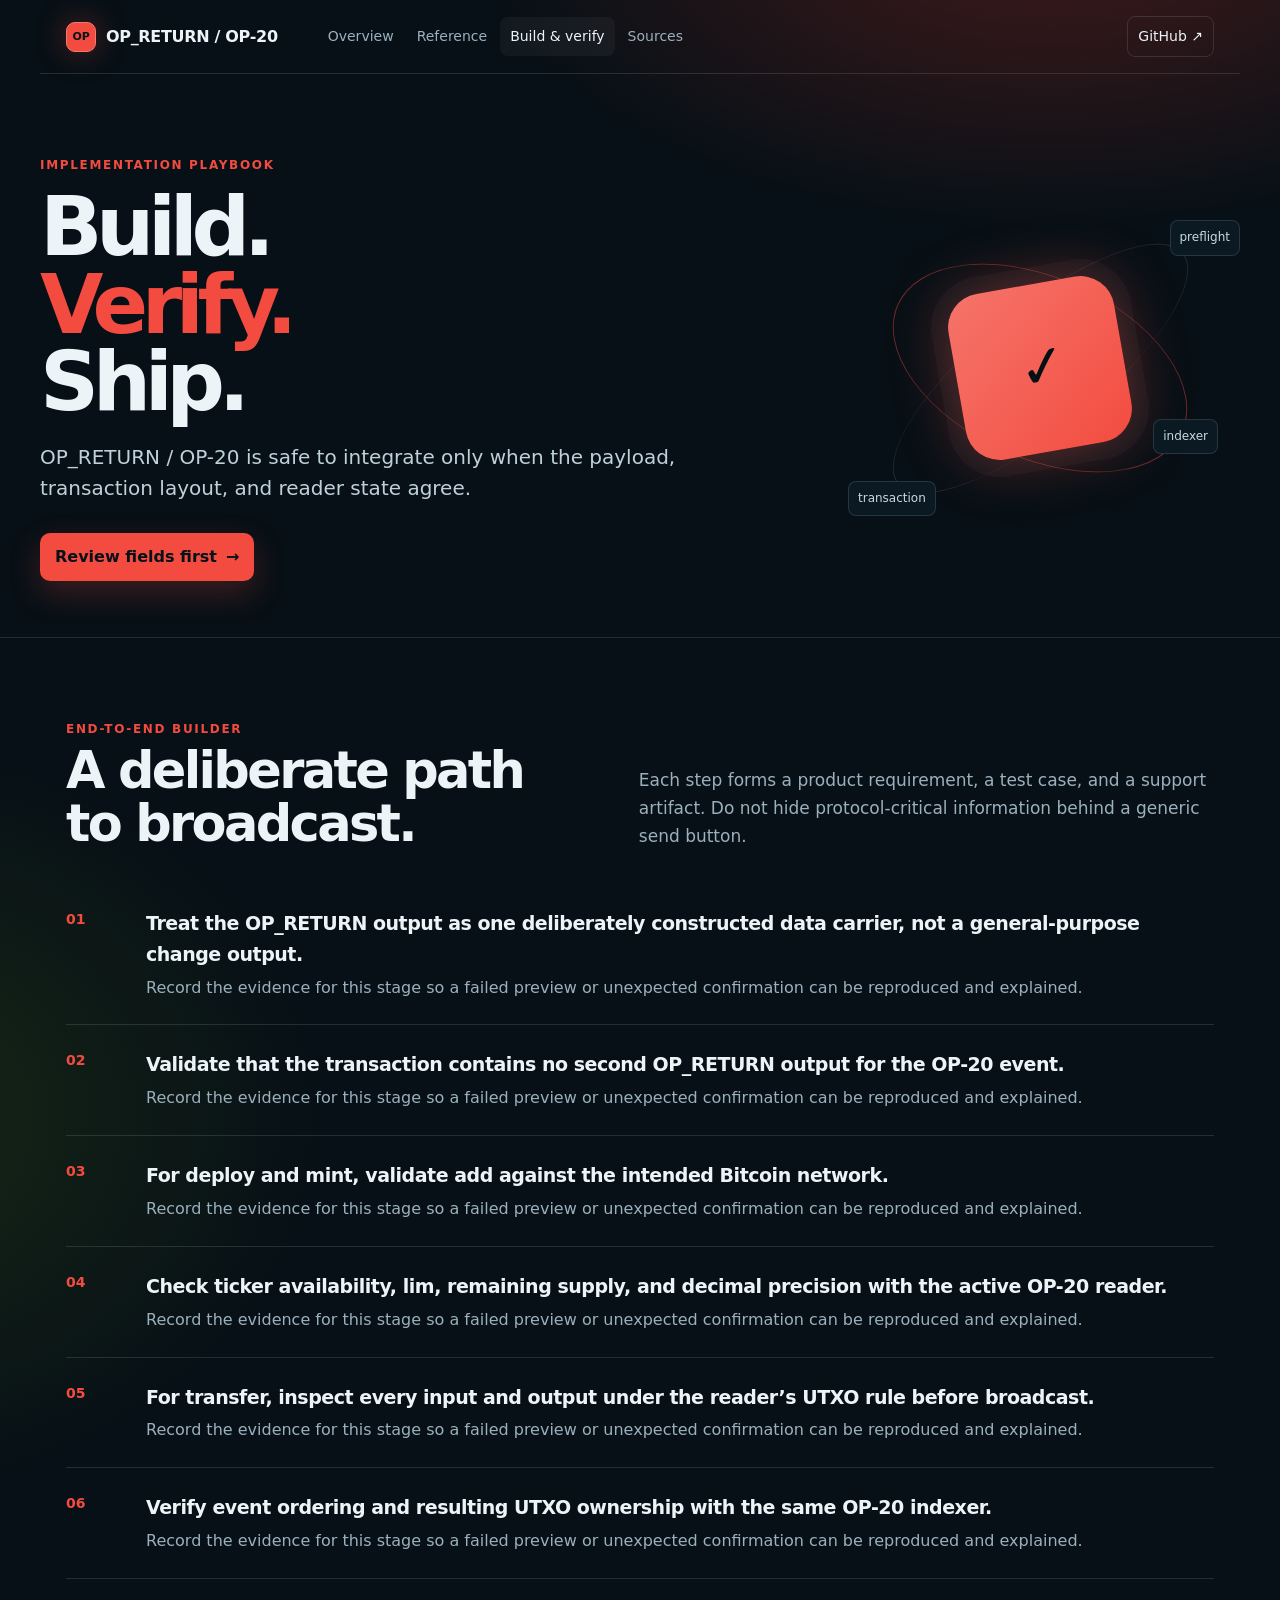
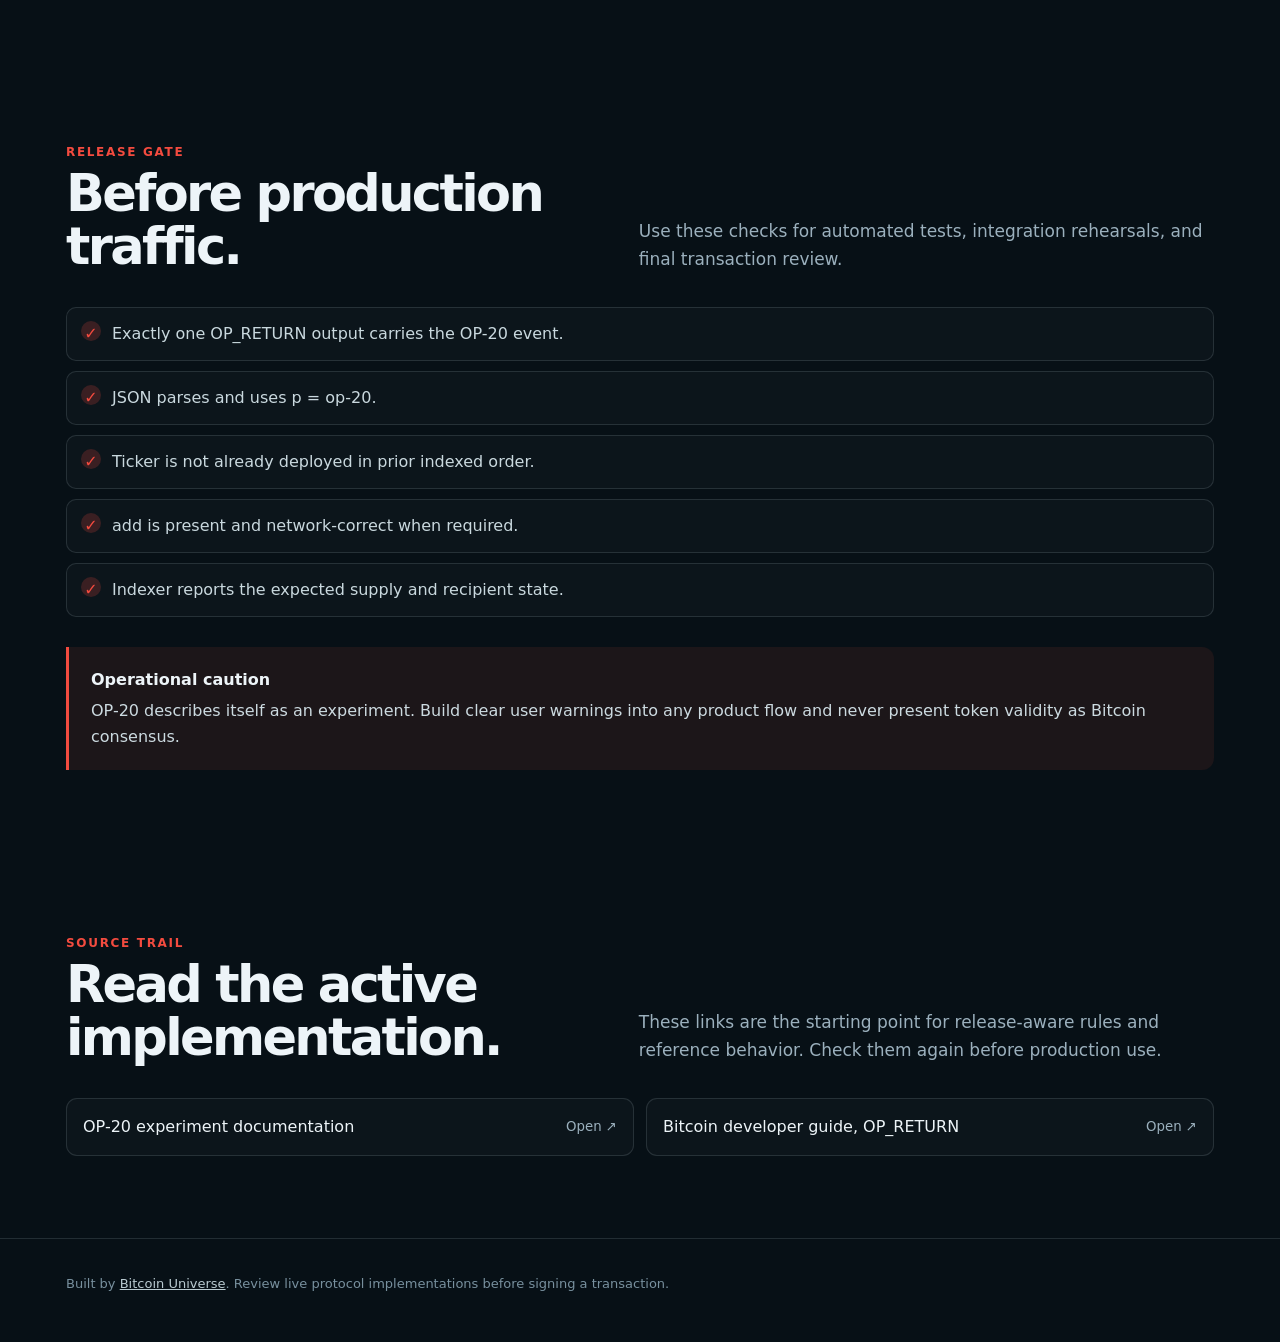
==== guide.html @ f359d3f1 "Replace generic docs with protocol manuals" ====
<!doctype html>
<html lang="en"><head><meta charset="utf-8"><meta name="viewport" content="width=device-width,initial-scale=1"><meta name="description" content="Implementation and verification guide for OP_RETURN / OP-20."><meta name="theme-color" content="#071016"><title>OP_RETURN / OP-20 build guide | Bitcoin Universe Docs</title><style>
:root{--accent:hsl(4 88% 60%);--ink:#edf4f8;--muted:#9bb0bd;--paper:#071016;--panel:#0d1921;--line:rgba(214,239,247,.13);--soft:rgba(255,255,255,.045)}*{box-sizing:border-box}html{scroll-behavior:smooth}body{margin:0;color:var(--ink);background:radial-gradient(900px 480px at 82% -80px,hsla(4,90%,56%,.25),transparent 64%),radial-gradient(680px 540px at -12% 38%,hsla(82,82%,48%,.12),transparent 70%),var(--paper);font:16px/1.62 ui-sans-serif,system-ui,-apple-system,BlinkMacSystemFont,"Segoe UI",sans-serif}.top{height:74px;display:flex;gap:22px;align-items:center;max-width:1200px;margin:auto;padding:0 26px;border-bottom:1px solid var(--line);position:relative;z-index:4}.brand{display:flex;align-items:center;gap:10px;color:var(--ink);text-decoration:none;font-weight:760;letter-spacing:-.02em}.brand b{display:grid;place-items:center;width:30px;height:30px;border:1px solid color-mix(in srgb,var(--accent),white 25%);border-radius:9px;color:#081115;background:var(--accent);font-size:11px;box-shadow:0 0 30px color-mix(in srgb,var(--accent),transparent 65%)}nav{display:flex;gap:3px;margin-left:18px}nav a,.repo{color:var(--muted);text-decoration:none;padding:8px 10px;border-radius:8px;font-size:14px}nav a:hover,nav a.active{color:var(--ink);background:var(--soft)}.repo{margin-left:auto;border:1px solid var(--line);color:var(--ink)}.wrap{max-width:1200px;margin:auto;padding:0 26px}.hero{min-height:520px;padding:82px 0 56px;display:grid;grid-template-columns:minmax(0,1fr) 400px;gap:55px;align-items:center}.eyebrow{font-size:12px;letter-spacing:.14em;text-transform:uppercase;color:var(--accent);font-weight:800}.hero h1{font-size:clamp(48px,7.7vw,94px);letter-spacing:-.078em;line-height:.94;margin:13px 0 22px;max-width:720px}.hero p{color:#bed0da;font-size:20px;line-height:1.55;max-width:690px;margin:0}.chips{display:flex;flex-wrap:wrap;gap:8px;margin-top:28px}.chip{padding:6px 10px;border:1px solid var(--line);border-radius:999px;color:#c3d1d8;background:rgba(255,255,255,.025);font-size:12px}.cta{display:inline-flex;align-items:center;gap:9px;margin-top:29px;padding:11px 15px;background:var(--accent);color:#061118;text-decoration:none;font-weight:800;border-radius:10px;box-shadow:0 12px 32px color-mix(in srgb,var(--accent),transparent 77%)}.orbit{height:380px;position:relative;display:grid;place-items:center;isolation:isolate}.orbit:before,.orbit:after{content:"";position:absolute;border:1px solid color-mix(in srgb,var(--accent),transparent 55%);border-radius:50%;z-index:-1}.orbit:before{width:310px;height:310px;transform:rotate(24deg) scaleY(.58)}.orbit:after{width:365px;height:365px;border-color:var(--line);transform:rotate(-39deg) scaleY(.33)}.core{width:168px;height:168px;border-radius:34px;display:grid;place-items:center;background:linear-gradient(140deg,color-mix(in srgb,var(--accent),white 22%),var(--accent));color:#051014;font-size:58px;font-weight:900;letter-spacing:-.11em;box-shadow:0 0 0 17px rgba(255,255,255,.028),0 0 60px color-mix(in srgb,var(--accent),transparent 58%);transform:rotate(-10deg)}.node{position:absolute;border:1px solid var(--line);background:#0b1922;color:#c8d9e1;padding:7px 9px;border-radius:8px;font-size:12px}.node.one{top:42px;right:0}.node.two{bottom:42px;left:8px}.node.three{right:22px;bottom:104px}.divider{height:1px;background:var(--line)}section{padding:82px 0}.section-head{display:grid;grid-template-columns:minmax(0,1fr) minmax(0,1.1fr);gap:50px;margin-bottom:34px}.section-head h2{letter-spacing:-.052em;font-size:clamp(29px,4.1vw,51px);line-height:1.03;margin:6px 0 0}.section-head p{color:var(--muted);align-self:end;margin:0;font-size:17px}.grid{display:grid;gap:16px}.four{grid-template-columns:repeat(4,1fr)}.three{grid-template-columns:repeat(3,1fr)}.card{border:1px solid var(--line);background:linear-gradient(145deg,rgba(255,255,255,.055),rgba(255,255,255,.018));border-radius:15px;padding:20px;min-width:0}.card .number{color:var(--accent);font-size:12px;font-weight:800;letter-spacing:.11em}.card h3{font-size:18px;letter-spacing:-.025em;line-height:1.2;margin:15px 0 8px}.card p{color:var(--muted);font-size:14px;margin:0}.steps{counter-reset:step}.step{counter-increment:step;position:relative;padding:22px 17px 18px 29px;border-left:1px solid var(--line)}.step:before{content:counter(step,decimal-leading-zero);position:absolute;top:22px;left:-11px;color:var(--accent);font-size:10px;font-weight:900;background:var(--paper);padding:3px}.step h3{margin:0 0 7px;font-size:17px;line-height:1.25}.step p{margin:0;color:var(--muted);font-size:14px}.callout{border-left:3px solid var(--accent);border-radius:0 12px 12px 0;background:color-mix(in srgb,var(--accent),transparent 91%);padding:20px 22px;color:#ccdae0}.callout b{display:block;color:var(--ink);margin-bottom:5px}.packet{padding:0;overflow:hidden}.packet header{display:flex;align-items:center;justify-content:space-between;padding:13px 16px;border-bottom:1px solid var(--line);font-size:13px;font-weight:800}.packet button{background:transparent;color:var(--muted);border:1px solid var(--line);border-radius:6px;padding:4px 7px;cursor:pointer;font:inherit;font-size:11px}.packet button:hover{color:var(--ink)}pre{white-space:pre-wrap;overflow:auto;padding:18px;margin:0;color:#c5e7f3;font:13px/1.65 ui-monospace,SFMono-Regular,Consolas,monospace;background:#071219}.table-wrap{overflow:auto;border:1px solid var(--line);border-radius:14px}table{width:100%;border-collapse:collapse;min-width:690px;background:rgba(255,255,255,.018)}th,td{text-align:left;padding:14px 15px;border-bottom:1px solid var(--line);vertical-align:top}th{font-size:11px;letter-spacing:.1em;text-transform:uppercase;color:var(--accent);background:rgba(255,255,255,.025)}td{font-size:14px;color:#c0d0d8}td:first-child{font-family:ui-monospace,monospace;color:#ecf5f8;font-weight:700}tr:last-child td{border-bottom:0}.checklist{list-style:none;padding:0;margin:0;display:grid;gap:10px}.checklist li{display:flex;gap:11px;padding:13px 14px;border:1px solid var(--line);border-radius:10px;color:#c9d8de;background:rgba(255,255,255,.025)}.checklist li:before{content:'✓';display:grid;place-items:center;flex:0 0 20px;width:20px;height:20px;border-radius:50%;background:color-mix(in srgb,var(--accent),transparent 80%);color:var(--accent);font-weight:900}.sources{display:grid;grid-template-columns:repeat(2,minmax(0,1fr));gap:12px}.source{display:flex;align-items:center;justify-content:space-between;gap:16px;padding:15px 16px;border:1px solid var(--line);border-radius:11px;color:var(--ink);text-decoration:none;background:rgba(255,255,255,.025)}.source small{color:var(--muted);white-space:nowrap}.footer{padding:34px 0 48px;border-top:1px solid var(--line);color:#78909e;font-size:13px}.footer a{color:#b9cad0}.guide-list{display:grid;gap:0;counter-reset:guide}.guide-list article{counter-increment:guide;display:grid;grid-template-columns:62px 1fr;gap:18px;padding:24px 0;border-bottom:1px solid var(--line)}.guide-list article:before{content:counter(guide,decimal-leading-zero);color:var(--accent);font-weight:900;font-size:14px}.guide-list h3{margin:0 0 5px;font-size:19px;letter-spacing:-.025em}.guide-list p{margin:0;color:var(--muted)}.mini{font-size:13px;color:var(--muted)}@media(max-width:800px){.top{padding:0 16px;height:auto;min-height:66px;flex-wrap:wrap;gap:8px}.brand{margin-right:auto}nav{order:3;margin:0 -8px 7px;width:100%;overflow:auto}.repo{margin:0}.wrap{padding:0 17px}.hero{grid-template-columns:1fr;padding:56px 0 26px;gap:5px;min-height:0}.hero h1{font-size:58px}.orbit{height:230px;transform:scale(.72);margin:-28px}.section-head{grid-template-columns:1fr;gap:15px}.four,.three{grid-template-columns:1fr}.sources{grid-template-columns:1fr}section{padding:55px 0}}
</style></head><body><header class="top"><a class="brand" href="index.html"><b>OP</b><span>OP_RETURN / OP-20</span></a><nav><a class="" href="index.html">Overview</a><a class="" href="reference.html">Reference</a><a class="active" href="guide.html">Build & verify</a><a href="#sources">Sources</a></nav><a class="repo" href="https://github.com/bitcoinuniverse/op-return-docs">GitHub ↗</a></header><main><div class="wrap hero" style="min-height:410px"><div><div class="eyebrow">Implementation playbook</div><h1 style="font-size:clamp(46px,7vw,82px)">Build.<br><i style="font-style:normal;color:var(--accent)">Verify.</i><br>Ship.</h1><p>OP_RETURN / OP-20 is safe to integrate only when the payload, transaction layout, and reader state agree.</p><a class="cta" href="reference.html">Review fields first <span>→</span></a></div><div class="orbit" aria-hidden="true"><div class="core">✓</div><span class="node one">preflight</span><span class="node two">transaction</span><span class="node three">indexer</span></div></div><div class="divider"></div><section><div class="wrap"><div class="section-head"><div><div class="eyebrow">End-to-end builder</div><h2>A deliberate path to broadcast.</h2></div><p>Each step forms a product requirement, a test case, and a support artifact. Do not hide protocol-critical information behind a generic send button.</p></div><div class="guide-list"><article><div><h3>Treat the OP_RETURN output as one deliberately constructed data carrier, not a general-purpose change output.</h3><p>Record the evidence for this stage so a failed preview or unexpected confirmation can be reproduced and explained.</p></div></article><article><div><h3>Validate that the transaction contains no second OP_RETURN output for the OP-20 event.</h3><p>Record the evidence for this stage so a failed preview or unexpected confirmation can be reproduced and explained.</p></div></article><article><div><h3>For deploy and mint, validate add against the intended Bitcoin network.</h3><p>Record the evidence for this stage so a failed preview or unexpected confirmation can be reproduced and explained.</p></div></article><article><div><h3>Check ticker availability, lim, remaining supply, and decimal precision with the active OP-20 reader.</h3><p>Record the evidence for this stage so a failed preview or unexpected confirmation can be reproduced and explained.</p></div></article><article><div><h3>For transfer, inspect every input and output under the reader’s UTXO rule before broadcast.</h3><p>Record the evidence for this stage so a failed preview or unexpected confirmation can be reproduced and explained.</p></div></article><article><div><h3>Verify event ordering and resulting UTXO ownership with the same OP-20 indexer.</h3><p>Record the evidence for this stage so a failed preview or unexpected confirmation can be reproduced and explained.</p></div></article></div></div></section><section><div class="wrap"><div class="section-head"><div><div class="eyebrow">Release gate</div><h2>Before production traffic.</h2></div><p>Use these checks for automated tests, integration rehearsals, and final transaction review.</p></div><ul class="checklist"><li>Exactly one OP_RETURN output carries the OP-20 event.</li><li>JSON parses and uses p = op-20.</li><li>Ticker is not already deployed in prior indexed order.</li><li>add is present and network-correct when required.</li><li>Indexer reports the expected supply and recipient state.</li></ul><div class="callout" style="margin-top:30px"><b>Operational caution</b>OP-20 describes itself as an experiment. Build clear user warnings into any product flow and never present token validity as Bitcoin consensus.</div></div></section><section id="sources"><div class="wrap"><div class="section-head"><div><div class="eyebrow">Source trail</div><h2>Read the active implementation.</h2></div><p>These links are the starting point for release-aware rules and reference behavior. Check them again before production use.</p></div><div class="sources"><a class="source" href="https://op20labs.gitbook.io/op-20-experiment" target="_blank" rel="noreferrer"><span>OP-20 experiment documentation</span><small>Open ↗</small></a><a class="source" href="https://developer.bitcoin.org/devguide/transactions.html" target="_blank" rel="noreferrer"><span>Bitcoin developer guide, OP_RETURN</span><small>Open ↗</small></a></div></div></section></main><footer class="footer"><div class="wrap">Built by <a href="https://github.com/bitcoinuniverse">Bitcoin Universe</a>. Review live protocol implementations before signing a transaction.</div></footer><script>for(const b of document.querySelectorAll('[data-copy]'))b.addEventListener('click',async()=>{try{await navigator.clipboard.writeText(b.dataset.copy);const t=b.textContent;b.textContent='Copied';setTimeout(()=>b.textContent=t,1200)}catch{b.textContent='Select text'}})</script></body></html>
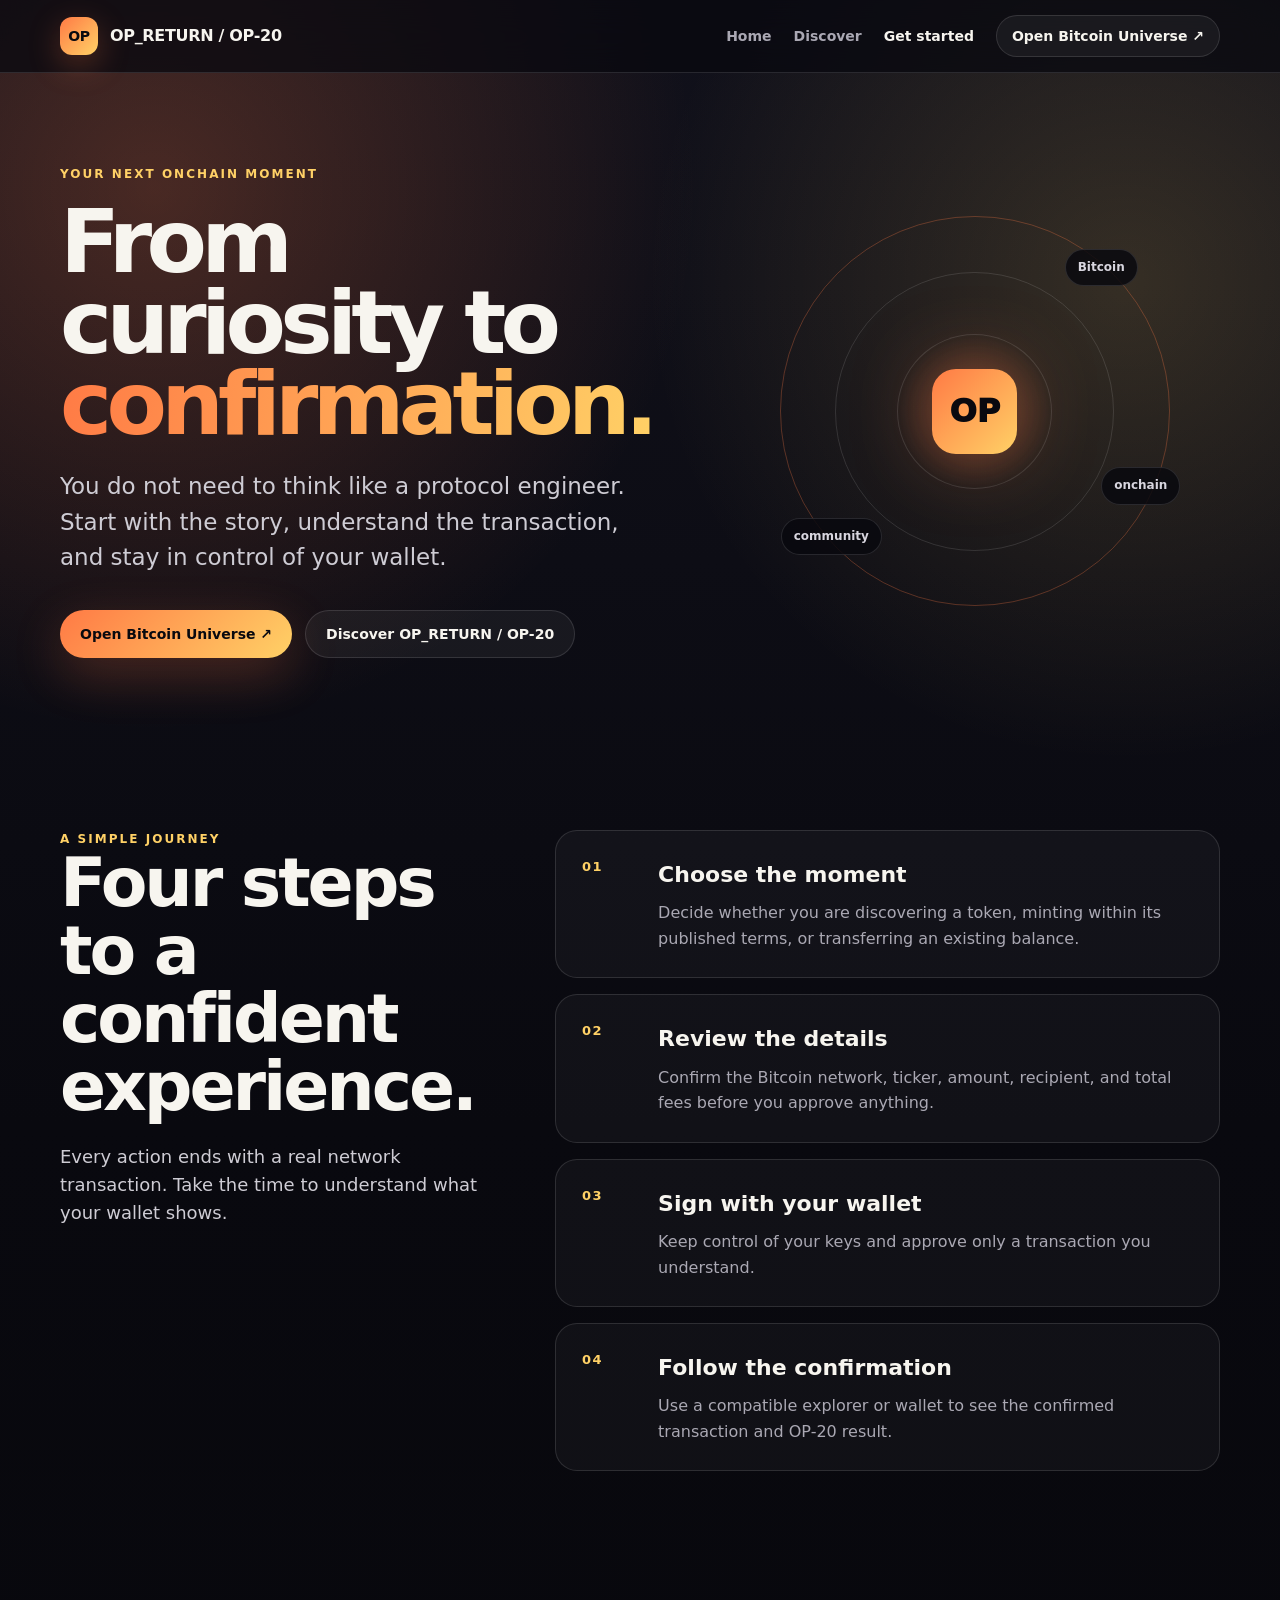
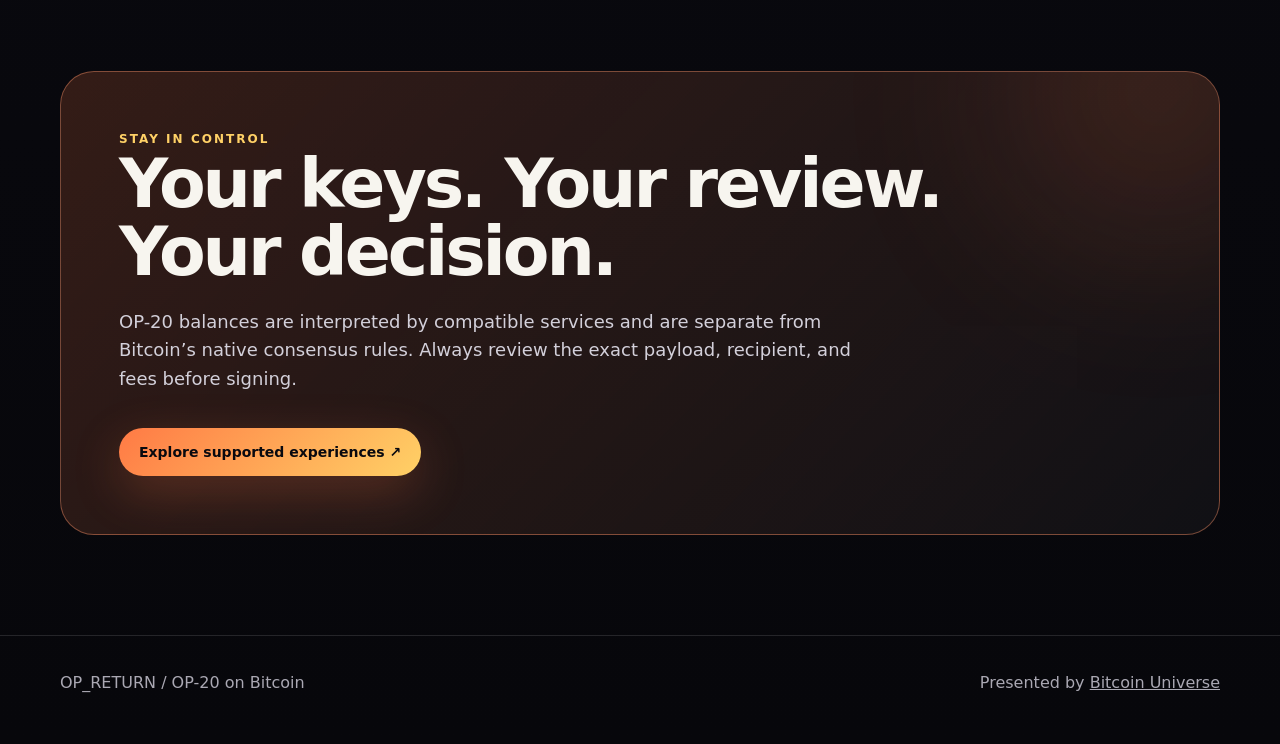
==== commit a5cb4abd: "docs: make the public experience user-first" ====
--- a/guide.html
+++ b/guide.html
@@ -1,4 +1,18 @@
 <!doctype html>
-<html lang="en"><head><meta charset="utf-8"><meta name="viewport" content="width=device-width,initial-scale=1"><meta name="description" content="Implementation and verification guide for OP_RETURN / OP-20."><meta name="theme-color" content="#071016"><title>OP_RETURN / OP-20 build guide | Bitcoin Universe Docs</title><style>
-:root{--accent:hsl(4 88% 60%);--ink:#edf4f8;--muted:#9bb0bd;--paper:#071016;--panel:#0d1921;--line:rgba(214,239,247,.13);--soft:rgba(255,255,255,.045)}*{box-sizing:border-box}html{scroll-behavior:smooth}body{margin:0;color:var(--ink);background:radial-gradient(900px 480px at 82% -80px,hsla(4,90%,56%,.25),transparent 64%),radial-gradient(680px 540px at -12% 38%,hsla(82,82%,48%,.12),transparent 70%),var(--paper);font:16px/1.62 ui-sans-serif,system-ui,-apple-system,BlinkMacSystemFont,"Segoe UI",sans-serif}.top{height:74px;display:flex;gap:22px;align-items:center;max-width:1200px;margin:auto;padding:0 26px;border-bottom:1px solid var(--line);position:relative;z-index:4}.brand{display:flex;align-items:center;gap:10px;color:var(--ink);text-decoration:none;font-weight:760;letter-spacing:-.02em}.brand b{display:grid;place-items:center;width:30px;height:30px;border:1px solid color-mix(in srgb,var(--accent),white 25%);border-radius:9px;color:#081115;background:var(--accent);font-size:11px;box-shadow:0 0 30px color-mix(in srgb,var(--accent),transparent 65%)}nav{display:flex;gap:3px;margin-left:18px}nav a,.repo{color:var(--muted);text-decoration:none;padding:8px 10px;border-radius:8px;font-size:14px}nav a:hover,nav a.active{color:var(--ink);background:var(--soft)}.repo{margin-left:auto;border:1px solid var(--line);color:var(--ink)}.wrap{max-width:1200px;margin:auto;padding:0 26px}.hero{min-height:520px;padding:82px 0 56px;display:grid;grid-template-columns:minmax(0,1fr) 400px;gap:55px;align-items:center}.eyebrow{font-size:12px;letter-spacing:.14em;text-transform:uppercase;color:var(--accent);font-weight:800}.hero h1{font-size:clamp(48px,7.7vw,94px);letter-spacing:-.078em;line-height:.94;margin:13px 0 22px;max-width:720px}.hero p{color:#bed0da;font-size:20px;line-height:1.55;max-width:690px;margin:0}.chips{display:flex;flex-wrap:wrap;gap:8px;margin-top:28px}.chip{padding:6px 10px;border:1px solid var(--line);border-radius:999px;color:#c3d1d8;background:rgba(255,255,255,.025);font-size:12px}.cta{display:inline-flex;align-items:center;gap:9px;margin-top:29px;padding:11px 15px;background:var(--accent);color:#061118;text-decoration:none;font-weight:800;border-radius:10px;box-shadow:0 12px 32px color-mix(in srgb,var(--accent),transparent 77%)}.orbit{height:380px;position:relative;display:grid;place-items:center;isolation:isolate}.orbit:before,.orbit:after{content:"";position:absolute;border:1px solid color-mix(in srgb,var(--accent),transparent 55%);border-radius:50%;z-index:-1}.orbit:before{width:310px;height:310px;transform:rotate(24deg) scaleY(.58)}.orbit:after{width:365px;height:365px;border-color:var(--line);transform:rotate(-39deg) scaleY(.33)}.core{width:168px;height:168px;border-radius:34px;display:grid;place-items:center;background:linear-gradient(140deg,color-mix(in srgb,var(--accent),white 22%),var(--accent));color:#051014;font-size:58px;font-weight:900;letter-spacing:-.11em;box-shadow:0 0 0 17px rgba(255,255,255,.028),0 0 60px color-mix(in srgb,var(--accent),transparent 58%);transform:rotate(-10deg)}.node{position:absolute;border:1px solid var(--line);background:#0b1922;color:#c8d9e1;padding:7px 9px;border-radius:8px;font-size:12px}.node.one{top:42px;right:0}.node.two{bottom:42px;left:8px}.node.three{right:22px;bottom:104px}.divider{height:1px;background:var(--line)}section{padding:82px 0}.section-head{display:grid;grid-template-columns:minmax(0,1fr) minmax(0,1.1fr);gap:50px;margin-bottom:34px}.section-head h2{letter-spacing:-.052em;font-size:clamp(29px,4.1vw,51px);line-height:1.03;margin:6px 0 0}.section-head p{color:var(--muted);align-self:end;margin:0;font-size:17px}.grid{display:grid;gap:16px}.four{grid-template-columns:repeat(4,1fr)}.three{grid-template-columns:repeat(3,1fr)}.card{border:1px solid var(--line);background:linear-gradient(145deg,rgba(255,255,255,.055),rgba(255,255,255,.018));border-radius:15px;padding:20px;min-width:0}.card .number{color:var(--accent);font-size:12px;font-weight:800;letter-spacing:.11em}.card h3{font-size:18px;letter-spacing:-.025em;line-height:1.2;margin:15px 0 8px}.card p{color:var(--muted);font-size:14px;margin:0}.steps{counter-reset:step}.step{counter-increment:step;position:relative;padding:22px 17px 18px 29px;border-left:1px solid var(--line)}.step:before{content:counter(step,decimal-leading-zero);position:absolute;top:22px;left:-11px;color:var(--accent);font-size:10px;font-weight:900;background:var(--paper);padding:3px}.step h3{margin:0 0 7px;font-size:17px;line-height:1.25}.step p{margin:0;color:var(--muted);font-size:14px}.callout{border-left:3px solid var(--accent);border-radius:0 12px 12px 0;background:color-mix(in srgb,var(--accent),transparent 91%);padding:20px 22px;color:#ccdae0}.callout b{display:block;color:var(--ink);margin-bottom:5px}.packet{padding:0;overflow:hidden}.packet header{display:flex;align-items:center;justify-content:space-between;padding:13px 16px;border-bottom:1px solid var(--line);font-size:13px;font-weight:800}.packet button{background:transparent;color:var(--muted);border:1px solid var(--line);border-radius:6px;padding:4px 7px;cursor:pointer;font:inherit;font-size:11px}.packet button:hover{color:var(--ink)}pre{white-space:pre-wrap;overflow:auto;padding:18px;margin:0;color:#c5e7f3;font:13px/1.65 ui-monospace,SFMono-Regular,Consolas,monospace;background:#071219}.table-wrap{overflow:auto;border:1px solid var(--line);border-radius:14px}table{width:100%;border-collapse:collapse;min-width:690px;background:rgba(255,255,255,.018)}th,td{text-align:left;padding:14px 15px;border-bottom:1px solid var(--line);vertical-align:top}th{font-size:11px;letter-spacing:.1em;text-transform:uppercase;color:var(--accent);background:rgba(255,255,255,.025)}td{font-size:14px;color:#c0d0d8}td:first-child{font-family:ui-monospace,monospace;color:#ecf5f8;font-weight:700}tr:last-child td{border-bottom:0}.checklist{list-style:none;padding:0;margin:0;display:grid;gap:10px}.checklist li{display:flex;gap:11px;padding:13px 14px;border:1px solid var(--line);border-radius:10px;color:#c9d8de;background:rgba(255,255,255,.025)}.checklist li:before{content:'✓';display:grid;place-items:center;flex:0 0 20px;width:20px;height:20px;border-radius:50%;background:color-mix(in srgb,var(--accent),transparent 80%);color:var(--accent);font-weight:900}.sources{display:grid;grid-template-columns:repeat(2,minmax(0,1fr));gap:12px}.source{display:flex;align-items:center;justify-content:space-between;gap:16px;padding:15px 16px;border:1px solid var(--line);border-radius:11px;color:var(--ink);text-decoration:none;background:rgba(255,255,255,.025)}.source small{color:var(--muted);white-space:nowrap}.footer{padding:34px 0 48px;border-top:1px solid var(--line);color:#78909e;font-size:13px}.footer a{color:#b9cad0}.guide-list{display:grid;gap:0;counter-reset:guide}.guide-list article{counter-increment:guide;display:grid;grid-template-columns:62px 1fr;gap:18px;padding:24px 0;border-bottom:1px solid var(--line)}.guide-list article:before{content:counter(guide,decimal-leading-zero);color:var(--accent);font-weight:900;font-size:14px}.guide-list h3{margin:0 0 5px;font-size:19px;letter-spacing:-.025em}.guide-list p{margin:0;color:var(--muted)}.mini{font-size:13px;color:var(--muted)}@media(max-width:800px){.top{padding:0 16px;height:auto;min-height:66px;flex-wrap:wrap;gap:8px}.brand{margin-right:auto}nav{order:3;margin:0 -8px 7px;width:100%;overflow:auto}.repo{margin:0}.wrap{padding:0 17px}.hero{grid-template-columns:1fr;padding:56px 0 26px;gap:5px;min-height:0}.hero h1{font-size:58px}.orbit{height:230px;transform:scale(.72);margin:-28px}.section-head{grid-template-columns:1fr;gap:15px}.four,.three{grid-template-columns:1fr}.sources{grid-template-columns:1fr}section{padding:55px 0}}
-</style></head><body><header class="top"><a class="brand" href="index.html"><b>OP</b><span>OP_RETURN / OP-20</span></a><nav><a class="" href="index.html">Overview</a><a class="" href="reference.html">Reference</a><a class="active" href="guide.html">Build & verify</a><a href="#sources">Sources</a></nav><a class="repo" href="https://github.com/bitcoinuniverse/op-return-docs">GitHub ↗</a></header><main><div class="wrap hero" style="min-height:410px"><div><div class="eyebrow">Implementation playbook</div><h1 style="font-size:clamp(46px,7vw,82px)">Build.<br><i style="font-style:normal;color:var(--accent)">Verify.</i><br>Ship.</h1><p>OP_RETURN / OP-20 is safe to integrate only when the payload, transaction layout, and reader state agree.</p><a class="cta" href="reference.html">Review fields first <span>→</span></a></div><div class="orbit" aria-hidden="true"><div class="core">✓</div><span class="node one">preflight</span><span class="node two">transaction</span><span class="node three">indexer</span></div></div><div class="divider"></div><section><div class="wrap"><div class="section-head"><div><div class="eyebrow">End-to-end builder</div><h2>A deliberate path to broadcast.</h2></div><p>Each step forms a product requirement, a test case, and a support artifact. Do not hide protocol-critical information behind a generic send button.</p></div><div class="guide-list"><article><div><h3>Treat the OP_RETURN output as one deliberately constructed data carrier, not a general-purpose change output.</h3><p>Record the evidence for this stage so a failed preview or unexpected confirmation can be reproduced and explained.</p></div></article><article><div><h3>Validate that the transaction contains no second OP_RETURN output for the OP-20 event.</h3><p>Record the evidence for this stage so a failed preview or unexpected confirmation can be reproduced and explained.</p></div></article><article><div><h3>For deploy and mint, validate add against the intended Bitcoin network.</h3><p>Record the evidence for this stage so a failed preview or unexpected confirmation can be reproduced and explained.</p></div></article><article><div><h3>Check ticker availability, lim, remaining supply, and decimal precision with the active OP-20 reader.</h3><p>Record the evidence for this stage so a failed preview or unexpected confirmation can be reproduced and explained.</p></div></article><article><div><h3>For transfer, inspect every input and output under the reader’s UTXO rule before broadcast.</h3><p>Record the evidence for this stage so a failed preview or unexpected confirmation can be reproduced and explained.</p></div></article><article><div><h3>Verify event ordering and resulting UTXO ownership with the same OP-20 indexer.</h3><p>Record the evidence for this stage so a failed preview or unexpected confirmation can be reproduced and explained.</p></div></article></div></div></section><section><div class="wrap"><div class="section-head"><div><div class="eyebrow">Release gate</div><h2>Before production traffic.</h2></div><p>Use these checks for automated tests, integration rehearsals, and final transaction review.</p></div><ul class="checklist"><li>Exactly one OP_RETURN output carries the OP-20 event.</li><li>JSON parses and uses p = op-20.</li><li>Ticker is not already deployed in prior indexed order.</li><li>add is present and network-correct when required.</li><li>Indexer reports the expected supply and recipient state.</li></ul><div class="callout" style="margin-top:30px"><b>Operational caution</b>OP-20 describes itself as an experiment. Build clear user warnings into any product flow and never present token validity as Bitcoin consensus.</div></div></section><section id="sources"><div class="wrap"><div class="section-head"><div><div class="eyebrow">Source trail</div><h2>Read the active implementation.</h2></div><p>These links are the starting point for release-aware rules and reference behavior. Check them again before production use.</p></div><div class="sources"><a class="source" href="https://op20labs.gitbook.io/op-20-experiment" target="_blank" rel="noreferrer"><span>OP-20 experiment documentation</span><small>Open ↗</small></a><a class="source" href="https://developer.bitcoin.org/devguide/transactions.html" target="_blank" rel="noreferrer"><span>Bitcoin developer guide, OP_RETURN</span><small>Open ↗</small></a></div></div></section></main><footer class="footer"><div class="wrap">Built by <a href="https://github.com/bitcoinuniverse">Bitcoin Universe</a>. Review live protocol implementations before signing a transaction.</div></footer><script>for(const b of document.querySelectorAll('[data-copy]'))b.addEventListener('click',async()=>{try{await navigator.clipboard.writeText(b.dataset.copy);const t=b.textContent;b.textContent='Copied';setTimeout(()=>b.textContent=t,1200)}catch{b.textContent='Select text'}})</script></body></html>+<html lang="en">
+<head>
+  <meta charset="utf-8">
+  <meta name="viewport" content="width=device-width,initial-scale=1">
+  <title>Get started with OP_RETURN / OP-20 — Bitcoin Universe</title>
+  <meta name="description" content="A simple, user-first path for exploring OP_RETURN / OP-20 safely.">
+  <meta name="theme-color" content="#09090f">
+  <link rel="stylesheet" href="styles.css">
+</head>
+<body style="--accent:#ff7a45;--accent-2:#ffd166">
+<div class="topbar"><div class="wrap nav"><a class="brand" href="index.html"><span class="brand-mark">OP</span><span>OP_RETURN / OP-20</span></a><nav class="nav-links" aria-label="Main navigation"><a href="index.html">Home</a><a href="reference.html">Discover</a><a href="guide.html" aria-current="page">Get started</a><a class="nav-cta" href="https://inscribe.bitcoinuniverse.io/">Open Bitcoin Universe ↗</a></nav></div></div>
+<main>
+  <div class="wrap hero compact"><div><div class="eyebrow">Your next onchain moment</div><h1>From curiosity to <span class="gradient">confirmation.</span></h1><p class="lede">You do not need to think like a protocol engineer. Start with the story, understand the transaction, and stay in control of your wallet.</p><div class="actions"><a class="button primary" href="https://inscribe.bitcoinuniverse.io/">Open Bitcoin Universe ↗</a><a class="button secondary" href="reference.html">Discover OP_RETURN / OP-20</a></div></div><div class="hero-art" aria-hidden="true"><div class="orbit"><div class="core">OP</div><span class="spark one">Bitcoin</span><span class="spark two">community</span><span class="spark three">onchain</span></div></div></div>
+  <section><div class="wrap story"><div class="story-copy"><div class="eyebrow">A simple journey</div><h2>Four steps to a confident experience.</h2><p class="lede" style="font-size:18px;margin-top:22px">Every action ends with a real network transaction. Take the time to understand what your wallet shows.</p></div><div class="story-list"><article class="story-item"><b>01</b><div><h3>Choose the moment</h3><p>Decide whether you are discovering a token, minting within its published terms, or transferring an existing balance.</p></div></article><article class="story-item"><b>02</b><div><h3>Review the details</h3><p>Confirm the Bitcoin network, ticker, amount, recipient, and total fees before you approve anything.</p></div></article><article class="story-item"><b>03</b><div><h3>Sign with your wallet</h3><p>Keep control of your keys and approve only a transaction you understand.</p></div></article><article class="story-item"><b>04</b><div><h3>Follow the confirmation</h3><p>Use a compatible explorer or wallet to see the confirmed transaction and OP-20 result.</p></div></article></div></div></section>
+  <section><div class="wrap spotlight"><div class="eyebrow">Stay in control</div><h2>Your keys. Your review. Your decision.</h2><p>OP-20 balances are interpreted by compatible services and are separate from Bitcoin’s native consensus rules. Always review the exact payload, recipient, and fees before signing.</p><div class="actions"><a class="button primary" href="https://inscribe.bitcoinuniverse.io/">Explore supported experiences ↗</a></div></div></section>
+</main>
+<footer><div class="wrap footer-inner"><span>OP_RETURN / OP-20 on Bitcoin</span><span>Presented by <a href="https://github.com/bitcoinuniverse/op-return">Bitcoin Universe</a></span></div></footer></body></html>
--- a/styles.css
+++ b/styles.css
@@ -0,0 +1,137 @@
+:root {
+  color-scheme: dark;
+  --ink: #f7f5ef;
+  --muted: #aaa8b3;
+  --panel: rgba(255, 255, 255, 0.06);
+  --line: rgba(255, 255, 255, 0.12);
+  --accent: #ff8a3d;
+  --accent-2: #ffd166;
+  --bg: #09090f;
+  font-family: Inter, ui-sans-serif, system-ui, -apple-system, BlinkMacSystemFont, "Segoe UI", sans-serif;
+}
+* { box-sizing: border-box; }
+html { scroll-behavior: smooth; }
+body {
+  margin: 0;
+  min-width: 320px;
+  color: var(--ink);
+  background:
+    radial-gradient(circle at 12% 8%, color-mix(in srgb, var(--accent) 24%, transparent), transparent 34rem),
+    radial-gradient(circle at 88% 12%, color-mix(in srgb, var(--accent-2) 16%, transparent), transparent 30rem),
+    linear-gradient(180deg, #11111b 0%, var(--bg) 48%, #07070b 100%);
+  line-height: 1.6;
+}
+body::before {
+  content: "";
+  position: fixed;
+  inset: 0;
+  pointer-events: none;
+  opacity: 0.18;
+  background-image: linear-gradient(rgba(255,255,255,.025) 1px, transparent 1px), linear-gradient(90deg, rgba(255,255,255,.025) 1px, transparent 1px);
+  background-size: 42px 42px;
+  mask-image: linear-gradient(to bottom, #000, transparent 78%);
+}
+a { color: inherit; }
+.wrap { width: min(1160px, calc(100% - 40px)); margin: 0 auto; }
+.topbar {
+  position: sticky;
+  top: 0;
+  z-index: 20;
+  backdrop-filter: blur(18px);
+  background: rgba(9,9,15,.75);
+  border-bottom: 1px solid var(--line);
+}
+.nav { min-height: 72px; display: flex; align-items: center; justify-content: space-between; gap: 24px; }
+.brand { display: inline-flex; align-items: center; gap: 12px; text-decoration: none; font-weight: 800; letter-spacing: -.02em; }
+.brand-mark {
+  display: grid;
+  place-items: center;
+  width: 38px;
+  height: 38px;
+  border-radius: 12px;
+  color: #09090f;
+  background: linear-gradient(135deg, var(--accent), var(--accent-2));
+  box-shadow: 0 10px 32px color-mix(in srgb, var(--accent) 28%, transparent);
+  font-size: 14px;
+}
+.nav-links { display: flex; align-items: center; gap: 22px; }
+.nav-links a { color: var(--muted); text-decoration: none; font-size: 14px; font-weight: 650; }
+.nav-links a:hover, .nav-links a[aria-current="page"] { color: var(--ink); }
+.nav-links .nav-cta { color: var(--ink); border: 1px solid var(--line); border-radius: 999px; padding: 9px 15px; background: rgba(255,255,255,.05); }
+.hero { min-height: 680px; display: grid; grid-template-columns: minmax(0, 1.1fr) minmax(320px, .9fr); align-items: center; gap: 70px; padding: 92px 0 72px; }
+.hero.compact { min-height: 560px; }
+.eyebrow { color: var(--accent-2); font-size: 12px; font-weight: 850; letter-spacing: .17em; text-transform: uppercase; }
+h1, h2, h3, p { margin-top: 0; }
+h1 { max-width: 880px; margin: 18px 0 24px; font-size: clamp(54px, 8vw, 112px); line-height: .92; letter-spacing: -.065em; }
+.hero.compact h1 { font-size: clamp(48px, 7vw, 88px); }
+.gradient { color: transparent; background: linear-gradient(100deg, var(--accent), var(--accent-2)); background-clip: text; -webkit-background-clip: text; }
+.lede { max-width: 690px; color: #ceccd4; font-size: clamp(18px, 2.2vw, 23px); line-height: 1.55; }
+.actions { display: flex; flex-wrap: wrap; gap: 13px; margin-top: 34px; }
+.button { display: inline-flex; align-items: center; justify-content: center; gap: 10px; min-height: 48px; padding: 0 20px; border-radius: 999px; text-decoration: none; font-size: 14px; font-weight: 800; }
+.button.primary { color: #09090f; background: linear-gradient(135deg, var(--accent), var(--accent-2)); box-shadow: 0 16px 50px color-mix(in srgb, var(--accent) 24%, transparent); }
+.button.secondary { border: 1px solid var(--line); background: rgba(255,255,255,.05); }
+.hero-art { position: relative; min-height: 430px; display: grid; place-items: center; }
+.orbit { width: min(390px, 88vw); aspect-ratio: 1; border-radius: 50%; border: 1px solid color-mix(in srgb, var(--accent) 30%, transparent); position: relative; animation: float 7s ease-in-out infinite; }
+.orbit::before, .orbit::after { content: ""; position: absolute; border-radius: inherit; border: 1px solid var(--line); }
+.orbit::before { inset: 14%; }
+.orbit::after { inset: 30%; background: radial-gradient(circle, color-mix(in srgb, var(--accent) 30%, transparent), transparent 70%); }
+.core { position: absolute; inset: 39%; z-index: 2; display: grid; place-items: center; border-radius: 28%; color: #09090f; font-size: clamp(18px, 3vw, 32px); font-weight: 950; background: linear-gradient(135deg, var(--accent), var(--accent-2)); box-shadow: 0 0 80px color-mix(in srgb, var(--accent) 38%, transparent); }
+.spark { position: absolute; display: inline-flex; padding: 8px 12px; border: 1px solid var(--line); border-radius: 999px; background: rgba(9,9,15,.84); color: #d8d6df; font-size: 12px; font-weight: 750; }
+.spark.one { top: 8%; right: 8%; }
+.spark.two { bottom: 13%; left: 0; }
+.spark.three { right: -3%; bottom: 26%; }
+.logo-art { max-width: 76%; max-height: 160px; filter: drop-shadow(0 18px 36px rgba(0,0,0,.36)); }
+.band { border-top: 1px solid var(--line); border-bottom: 1px solid var(--line); background: rgba(255,255,255,.025); }
+.band-inner { min-height: 92px; display: flex; align-items: center; justify-content: space-between; gap: 24px; color: #d7d5dc; }
+.band strong { color: var(--accent-2); }
+section { padding: 100px 0; }
+.section-head { display: grid; grid-template-columns: minmax(0, 1fr) minmax(280px, .6fr); gap: 70px; align-items: end; margin-bottom: 46px; }
+h2 { max-width: 760px; margin-bottom: 0; font-size: clamp(38px, 6vw, 68px); line-height: 1; letter-spacing: -.045em; }
+.section-head p { color: var(--muted); margin-bottom: 3px; }
+.grid { display: grid; grid-template-columns: repeat(3, minmax(0,1fr)); gap: 18px; }
+.card { min-height: 240px; padding: 30px; border: 1px solid var(--line); border-radius: 26px; background: linear-gradient(145deg, rgba(255,255,255,.075), rgba(255,255,255,.025)); box-shadow: 0 24px 70px rgba(0,0,0,.16); }
+.card .num { color: var(--accent-2); font-size: 11px; font-weight: 900; letter-spacing: .16em; }
+.card h3 { margin: 34px 0 12px; font-size: 25px; line-height: 1.15; letter-spacing: -.025em; }
+.card p { color: var(--muted); margin-bottom: 0; }
+.story { display: grid; grid-template-columns: .78fr 1.22fr; gap: 70px; align-items: start; }
+.story-copy { position: sticky; top: 110px; }
+.story-list { display: grid; gap: 16px; }
+.story-item { display: grid; grid-template-columns: 58px 1fr; gap: 18px; padding: 26px; border: 1px solid var(--line); border-radius: 22px; background: rgba(255,255,255,.035); }
+.story-item b { color: var(--accent-2); font-size: 13px; letter-spacing: .1em; }
+.story-item h3 { margin-bottom: 8px; font-size: 22px; }
+.story-item p { color: var(--muted); margin-bottom: 0; }
+.spotlight { overflow: hidden; position: relative; padding: 58px; border: 1px solid color-mix(in srgb, var(--accent) 34%, var(--line)); border-radius: 34px; background: linear-gradient(135deg, color-mix(in srgb, var(--accent) 18%, transparent), rgba(255,255,255,.04)); }
+.spotlight::after { content: ""; position: absolute; width: 280px; height: 280px; right: -80px; top: -120px; border-radius: 50%; background: var(--accent); filter: blur(100px); opacity: .18; }
+.spotlight h2 { max-width: 870px; }
+.spotlight p { max-width: 760px; margin: 22px 0 0; color: #d3d0da; font-size: 18px; }
+.fact-list { display: grid; grid-template-columns: repeat(2, minmax(0,1fr)); gap: 15px; }
+.fact { padding: 24px; border-left: 2px solid var(--accent); background: rgba(255,255,255,.035); border-radius: 0 18px 18px 0; }
+.fact strong { display: block; margin-bottom: 6px; }
+.fact span { color: var(--muted); }
+.source-list { display: grid; gap: 12px; }
+.source { display: flex; align-items: center; justify-content: space-between; gap: 20px; padding: 18px 20px; border: 1px solid var(--line); border-radius: 16px; text-decoration: none; background: rgba(255,255,255,.03); }
+.source:hover { border-color: var(--accent); }
+.source span:last-child { color: var(--accent-2); }
+footer { padding: 34px 0 48px; color: var(--muted); border-top: 1px solid var(--line); }
+.footer-inner { display: flex; align-items: center; justify-content: space-between; gap: 20px; }
+@keyframes float { 0%,100% { transform: translateY(0) rotate(-2deg); } 50% { transform: translateY(-13px) rotate(2deg); } }
+@media (max-width: 860px) {
+  .nav-links a:not(.nav-cta) { display: none; }
+  .hero, .section-head, .story { grid-template-columns: 1fr; gap: 40px; }
+  .hero { padding-top: 70px; }
+  .hero-art { min-height: 360px; }
+  .grid { grid-template-columns: 1fr !important; }
+  .story-copy { position: static; }
+  .fact-list { grid-template-columns: 1fr; }
+}
+@media (max-width: 560px) {
+  .wrap { width: min(100% - 28px, 1160px); }
+  .nav { min-height: 64px; }
+  .brand span:last-child { max-width: 150px; white-space: nowrap; overflow: hidden; text-overflow: ellipsis; }
+  h1 { font-size: clamp(48px, 17vw, 72px); }
+  .hero { min-height: auto; padding-bottom: 50px; }
+  .hero-art { min-height: 300px; }
+  .spotlight { padding: 32px 24px; }
+  section { padding: 76px 0; }
+  .band-inner, .footer-inner { align-items: flex-start; flex-direction: column; padding: 22px 0; }
+}
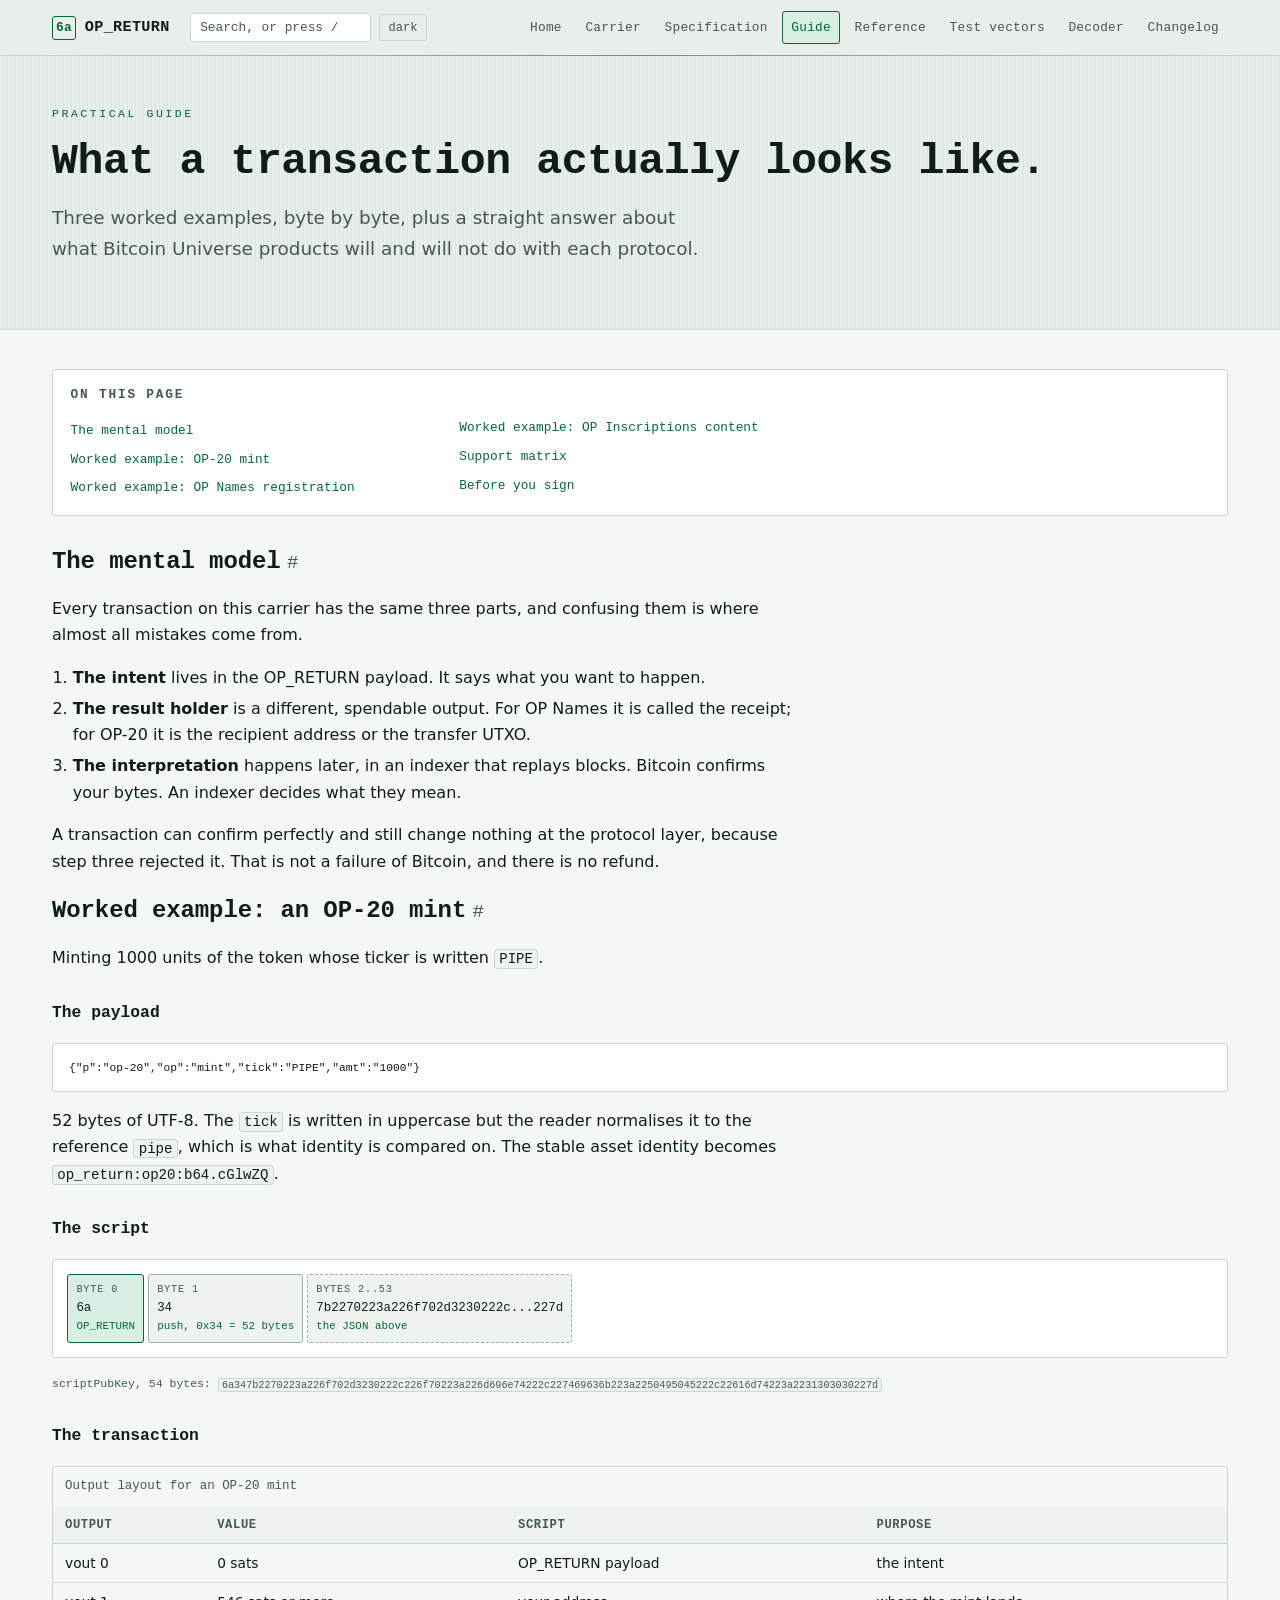
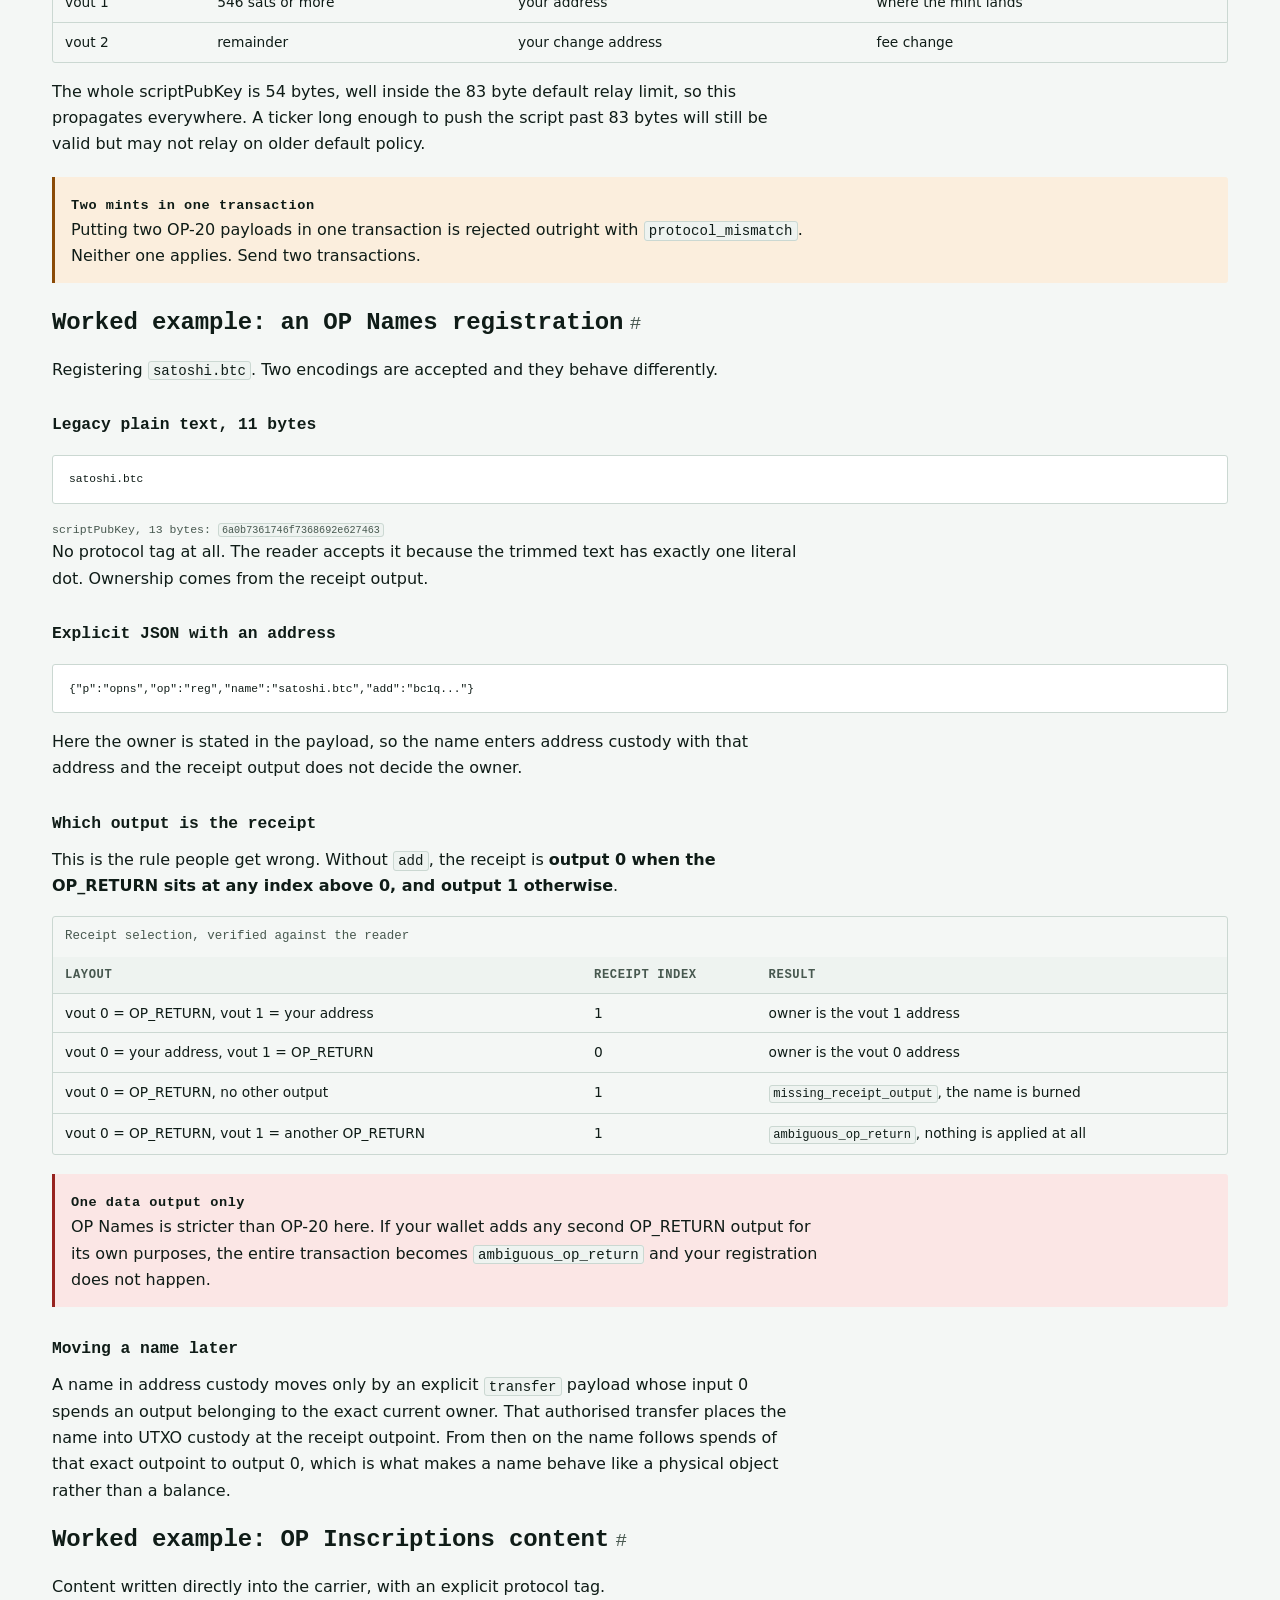
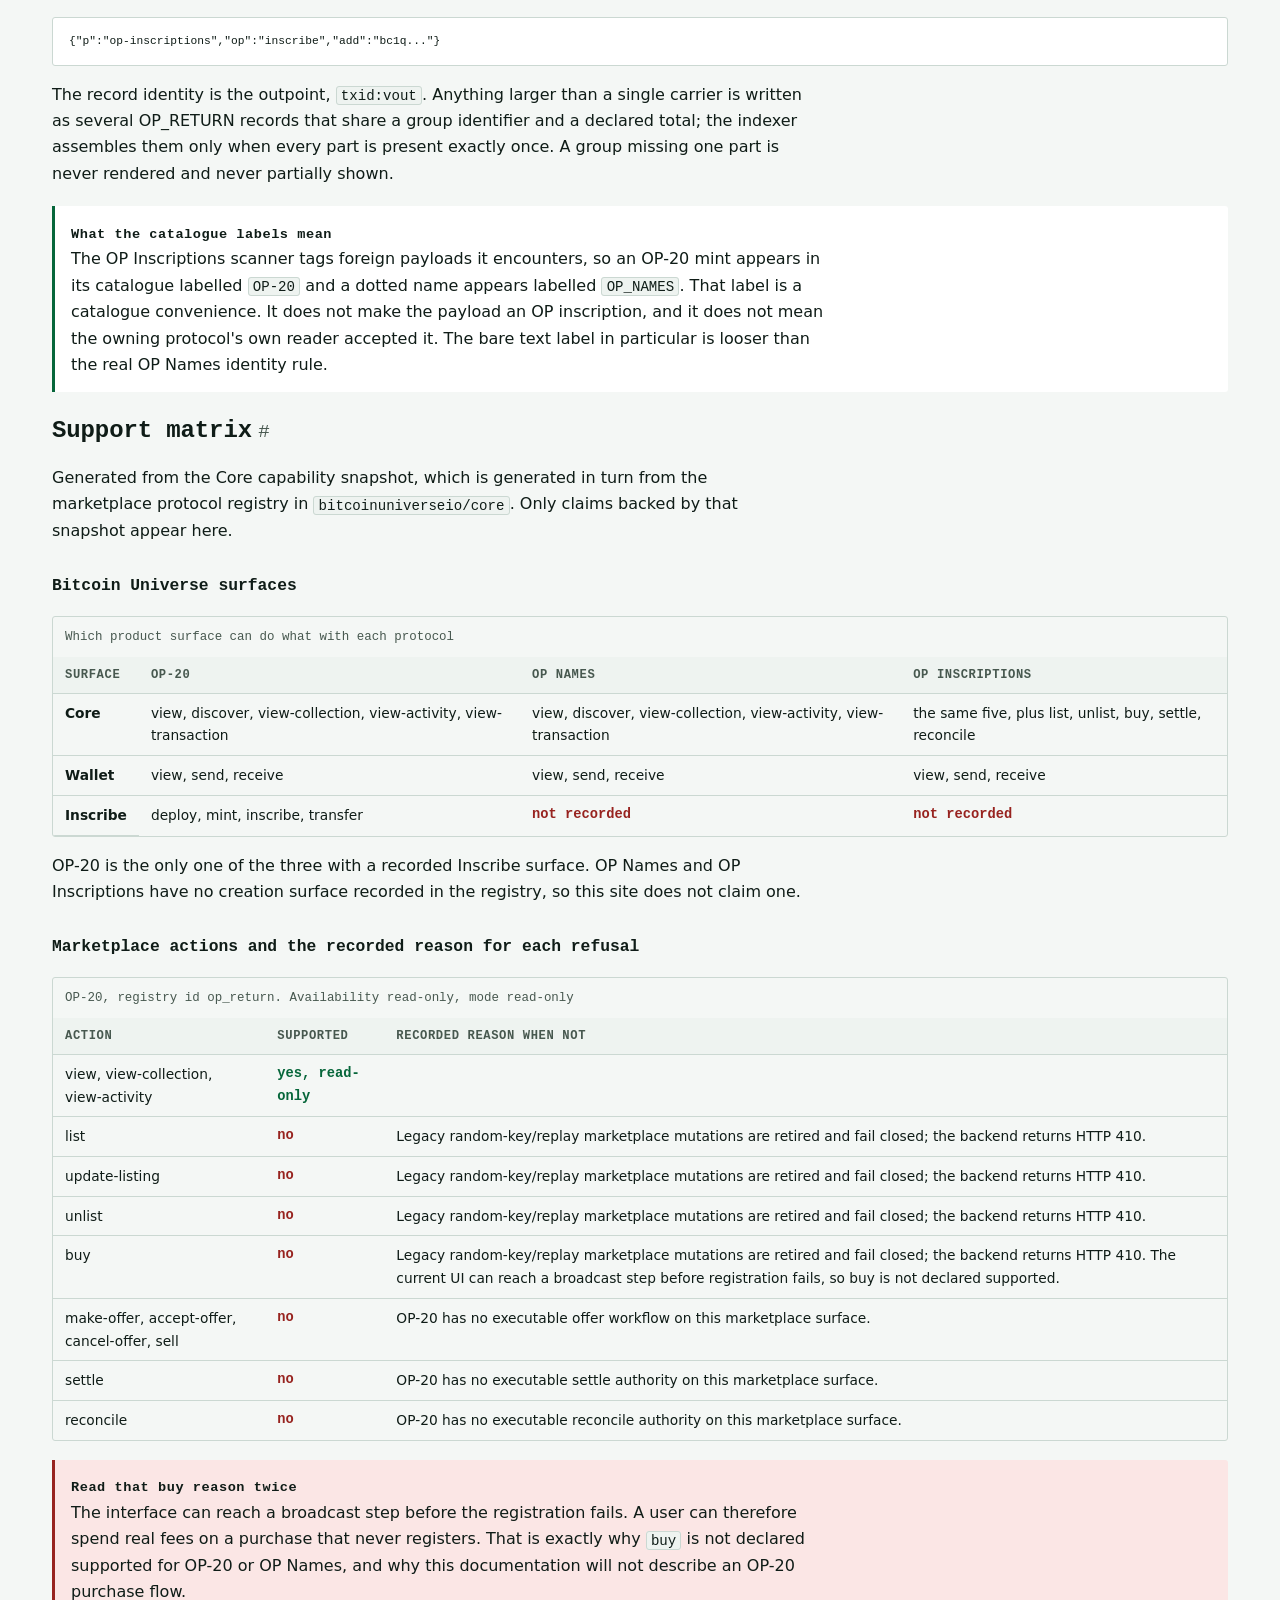
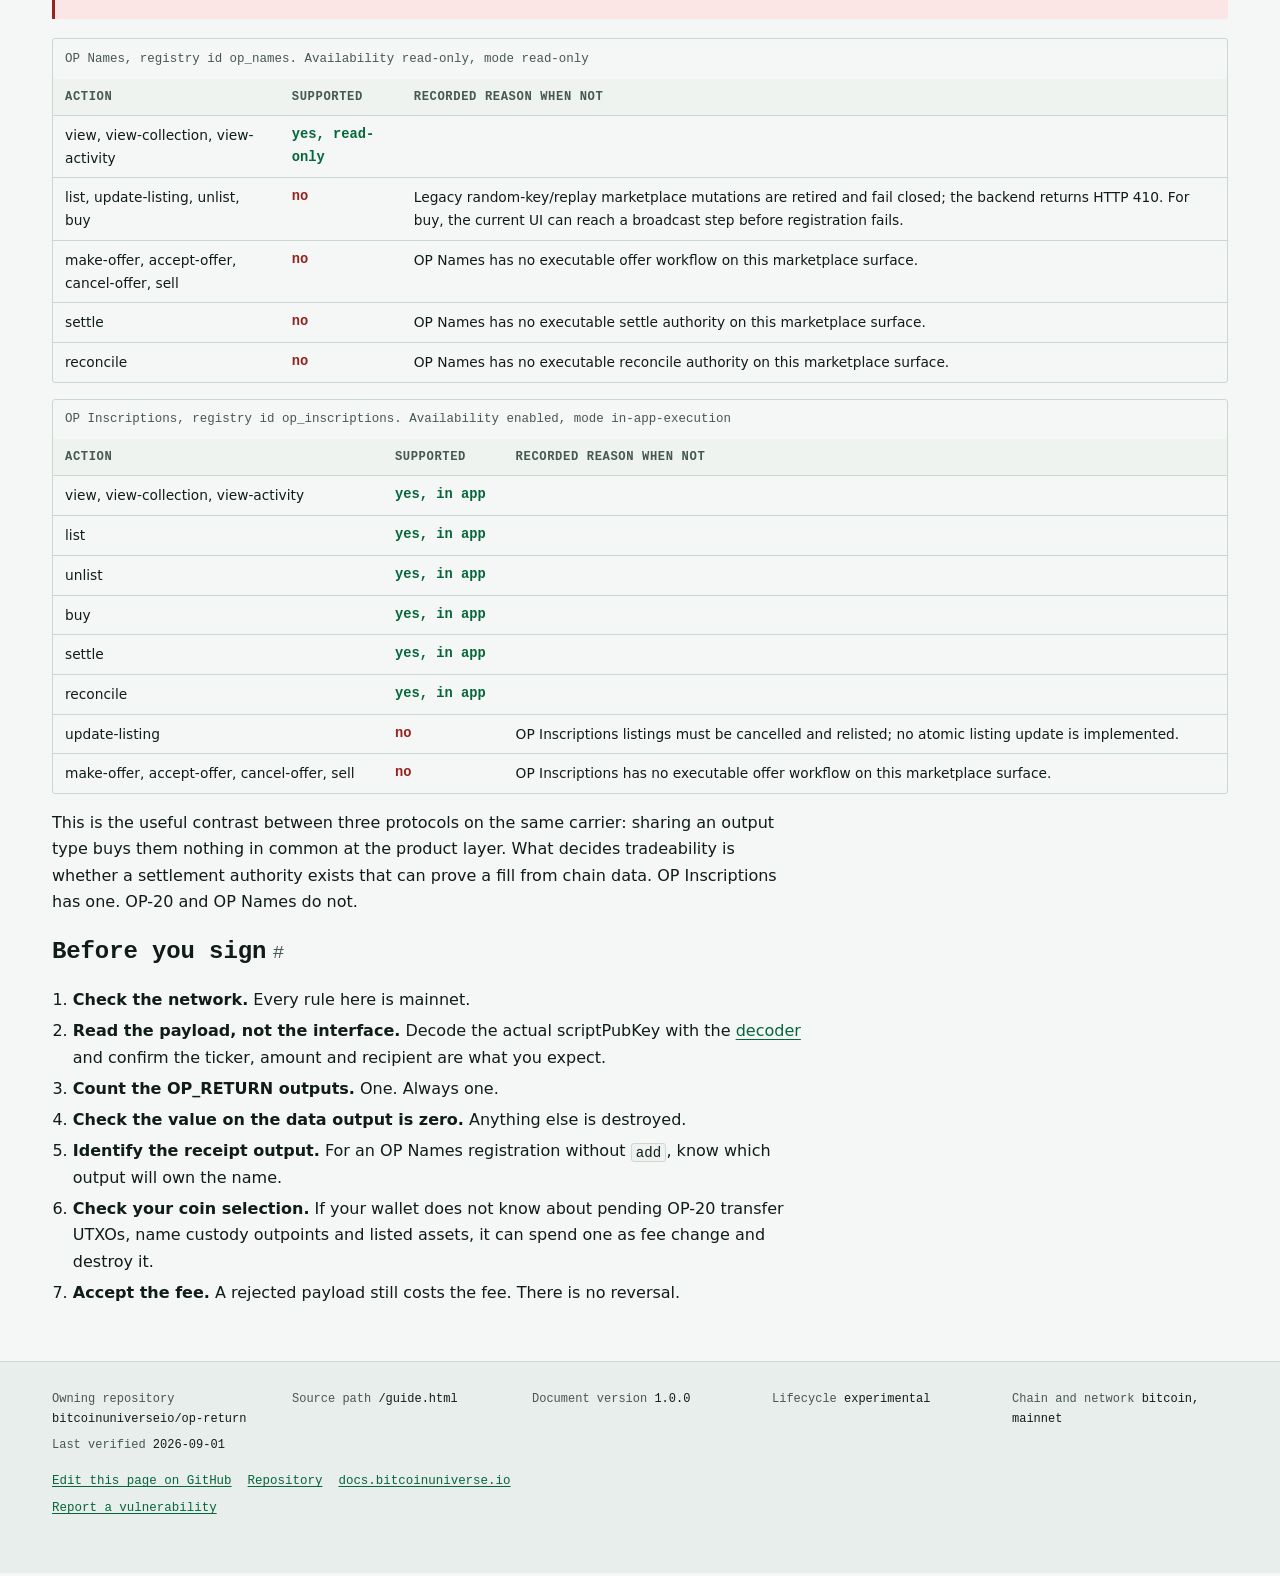
==== commit d76cbcca: "docs: rebuild as a complete OP_RETURN protocol documentation site Rebuilds this repository from a th" ====
--- a/guide.html
+++ b/guide.html
@@ -1,18 +1,273 @@
 <!doctype html>
 <html lang="en">
 <head>
-  <meta charset="utf-8">
-  <meta name="viewport" content="width=device-width,initial-scale=1">
-  <title>Get started with OP_RETURN / OP-20 — Bitcoin Universe</title>
-  <meta name="description" content="A simple, user-first path for exploring OP_RETURN / OP-20 safely.">
-  <meta name="theme-color" content="#09090f">
-  <link rel="stylesheet" href="styles.css">
+<meta charset="utf-8">
+<meta name="viewport" content="width=device-width,initial-scale=1">
+<title>Guide: reading and writing OP_RETURN protocol transactions</title>
+<meta name="description" content="A plain-language walkthrough of OP-20, OP Names and OP Inscriptions transactions, with worked byte-level examples and an honest support matrix of what Bitcoin Universe products actually do with each one.">
+<link rel="canonical" href="https://bitcoinuniverseio.github.io/op-return/guide.html">
+<meta name="theme-color" content="#050907" media="(prefers-color-scheme: dark)">
+<meta name="theme-color" content="#f4f7f5" media="(prefers-color-scheme: light)">
+<meta property="og:type" content="article">
+<meta property="og:site_name" content="OP_RETURN protocol documentation">
+<meta property="og:title" content="Guide: reading and writing OP_RETURN protocol transactions">
+<meta property="og:description" content="Worked transaction examples for OP-20, OP Names and OP Inscriptions, plus a verified support matrix.">
+<meta property="og:url" content="https://bitcoinuniverseio.github.io/op-return/guide.html">
+<meta property="og:image" content="https://bitcoinuniverseio.github.io/op-return/og.svg">
+<meta name="twitter:card" content="summary_large_image">
+<link rel="icon" href="favicon.svg" type="image/svg+xml">
+<link rel="stylesheet" href="styles.css">
 </head>
-<body style="--accent:#ff7a45;--accent-2:#ffd166">
-<div class="topbar"><div class="wrap nav"><a class="brand" href="index.html"><span class="brand-mark">OP</span><span>OP_RETURN / OP-20</span></a><nav class="nav-links" aria-label="Main navigation"><a href="index.html">Home</a><a href="reference.html">Discover</a><a href="guide.html" aria-current="page">Get started</a><a class="nav-cta" href="https://inscribe.bitcoinuniverse.io/">Open Bitcoin Universe ↗</a></nav></div></div>
-<main>
-  <div class="wrap hero compact"><div><div class="eyebrow">Your next onchain moment</div><h1>From curiosity to <span class="gradient">confirmation.</span></h1><p class="lede">You do not need to think like a protocol engineer. Start with the story, understand the transaction, and stay in control of your wallet.</p><div class="actions"><a class="button primary" href="https://inscribe.bitcoinuniverse.io/">Open Bitcoin Universe ↗</a><a class="button secondary" href="reference.html">Discover OP_RETURN / OP-20</a></div></div><div class="hero-art" aria-hidden="true"><div class="orbit"><div class="core">OP</div><span class="spark one">Bitcoin</span><span class="spark two">community</span><span class="spark three">onchain</span></div></div></div>
-  <section><div class="wrap story"><div class="story-copy"><div class="eyebrow">A simple journey</div><h2>Four steps to a confident experience.</h2><p class="lede" style="font-size:18px;margin-top:22px">Every action ends with a real network transaction. Take the time to understand what your wallet shows.</p></div><div class="story-list"><article class="story-item"><b>01</b><div><h3>Choose the moment</h3><p>Decide whether you are discovering a token, minting within its published terms, or transferring an existing balance.</p></div></article><article class="story-item"><b>02</b><div><h3>Review the details</h3><p>Confirm the Bitcoin network, ticker, amount, recipient, and total fees before you approve anything.</p></div></article><article class="story-item"><b>03</b><div><h3>Sign with your wallet</h3><p>Keep control of your keys and approve only a transaction you understand.</p></div></article><article class="story-item"><b>04</b><div><h3>Follow the confirmation</h3><p>Use a compatible explorer or wallet to see the confirmed transaction and OP-20 result.</p></div></article></div></div></section>
-  <section><div class="wrap spotlight"><div class="eyebrow">Stay in control</div><h2>Your keys. Your review. Your decision.</h2><p>OP-20 balances are interpreted by compatible services and are separate from Bitcoin’s native consensus rules. Always review the exact payload, recipient, and fees before signing.</p><div class="actions"><a class="button primary" href="https://inscribe.bitcoinuniverse.io/">Explore supported experiences ↗</a></div></div></section>
+<body>
+<a class="skip" href="#main">Skip to content</a>
+
+<header class="masthead">
+  <div class="wrap masthead-inner">
+    <a class="mark" href="index.html"><span class="glyph" aria-hidden="true">6a</span><span>OP_RETURN</span></a>
+    <div class="toolbar">
+      <div class="search">
+        <label class="vh" for="site-search">Search this site</label>
+        <input id="site-search" type="search" placeholder="Search, or press /" autocomplete="off" spellcheck="false" data-base="">
+        <ul id="search-results" class="results"></ul>
+      </div>
+      <button id="theme-toggle" class="themebtn" type="button" hidden>theme</button>
+    </div>
+    <nav class="sitenav" aria-label="Main">
+      <a href="index.html">Home</a>
+      <a href="carrier.html">Carrier</a>
+      <a href="spec.html">Specification</a>
+      <a href="guide.html" aria-current="page">Guide</a>
+      <a href="reference.html">Reference</a>
+      <a href="vectors.html">Test vectors</a>
+      <a href="decoder.html">Decoder</a>
+      <a href="changelog.html">Changelog</a>
+    </nav>
+  </div>
+</header>
+
+<main id="main">
+
+<div class="channel">
+  <div class="wrap">
+    <p class="eyebrow">Practical guide</p>
+    <h1>What a transaction actually looks like.</h1>
+    <p class="lede">Three worked examples, byte by byte, plus a straight answer about what Bitcoin Universe products will and will not do with each protocol.</p>
+  </div>
+</div>
+
+<section>
+  <div class="wrap">
+    <nav class="toc" aria-label="On this page">
+      <h2>On this page</h2>
+      <ol>
+        <li><a href="#mental">The mental model</a></li>
+        <li><a href="#ex-op20">Worked example: OP-20 mint</a></li>
+        <li><a href="#ex-name">Worked example: OP Names registration</a></li>
+        <li><a href="#ex-opi">Worked example: OP Inscriptions content</a></li>
+        <li><a href="#matrix">Support matrix</a></li>
+        <li><a href="#checks">Before you sign</a></li>
+      </ol>
+    </nav>
+
+    <h2 id="mental">The mental model</h2>
+    <p class="lead-col">Every transaction on this carrier has the same three parts, and confusing them is where almost all mistakes come from.</p>
+    <ol class="lead-col">
+      <li><strong>The intent</strong> lives in the OP_RETURN payload. It says what you want to happen.</li>
+      <li><strong>The result holder</strong> is a different, spendable output. For OP Names it is called the receipt; for OP-20 it is the recipient address or the transfer UTXO.</li>
+      <li><strong>The interpretation</strong> happens later, in an indexer that replays blocks. Bitcoin confirms your bytes. An indexer decides what they mean.</li>
+    </ol>
+    <p class="lead-col">A transaction can confirm perfectly and still change nothing at the protocol layer, because step three rejected it. That is not a failure of Bitcoin, and there is no refund.</p>
+
+    <h2 id="ex-op20">Worked example: an OP-20 mint</h2>
+    <p class="lead-col">Minting 1000 units of the token whose ticker is written <code>PIPE</code>.</p>
+
+    <h3>The payload</h3>
+    <pre><code>{"p":"op-20","op":"mint","tick":"PIPE","amt":"1000"}</code></pre>
+    <p class="lead-col">52 bytes of UTF-8. The <code>tick</code> is written in uppercase but the reader normalises it to the reference <code>pipe</code>, which is what identity is compared on. The stable asset identity becomes <code>op_return:op20:b64.cGlwZQ</code>.</p>
+
+    <h3>The script</h3>
+    <div class="frame-scroll">
+      <div class="frame">
+        <div class="frame-row">
+          <div class="fld op"><span class="off">byte 0</span><span class="val">6a</span><span class="nm">OP_RETURN</span></div>
+          <div class="fld"><span class="off">byte 1</span><span class="val">34</span><span class="nm">push, 0x34 = 52 bytes</span></div>
+          <div class="fld pay"><span class="off">bytes 2..53</span><span class="val">7b2270223a226f702d3230222c...227d</span><span class="nm">the JSON above</span></div>
+        </div>
+      </div>
+    </div>
+    <p class="legend">scriptPubKey, 54 bytes: <code class="hex">6a347b2270223a226f702d3230222c226f70223a226d696e74222c227469636b223a2250495045222c22616d74223a2231303030227d</code></p>
+
+    <h3>The transaction</h3>
+    <div class="table-scroll">
+      <table>
+        <caption>Output layout for an OP-20 mint</caption>
+        <thead><tr><th scope="col">Output</th><th scope="col">Value</th><th scope="col">Script</th><th scope="col">Purpose</th></tr></thead>
+        <tbody>
+          <tr><td>vout 0</td><td>0 sats</td><td>OP_RETURN payload</td><td>the intent</td></tr>
+          <tr><td>vout 1</td><td>546 sats or more</td><td>your address</td><td>where the mint lands</td></tr>
+          <tr><td>vout 2</td><td>remainder</td><td>your change address</td><td>fee change</td></tr>
+        </tbody>
+      </table>
+    </div>
+    <p class="lead-col">The whole scriptPubKey is 54 bytes, well inside the 83 byte default relay limit, so this propagates everywhere. A ticker long enough to push the script past 83 bytes will still be valid but may not relay on older default policy.</p>
+
+    <div class="note warn">
+      <strong>Two mints in one transaction</strong>
+      <p>Putting two OP-20 payloads in one transaction is rejected outright with <code>protocol_mismatch</code>. Neither one applies. Send two transactions.</p>
+    </div>
+
+    <h2 id="ex-name">Worked example: an OP Names registration</h2>
+    <p class="lead-col">Registering <code>satoshi.btc</code>. Two encodings are accepted and they behave differently.</p>
+
+    <h3>Legacy plain text, 11 bytes</h3>
+    <pre><code>satoshi.btc</code></pre>
+    <p class="legend">scriptPubKey, 13 bytes: <code class="hex">6a0b7361746f7368692e627463</code></p>
+    <p class="lead-col">No protocol tag at all. The reader accepts it because the trimmed text has exactly one literal dot. Ownership comes from the receipt output.</p>
+
+    <h3>Explicit JSON with an address</h3>
+    <pre><code>{"p":"opns","op":"reg","name":"satoshi.btc","add":"bc1q..."}</code></pre>
+    <p class="lead-col">Here the owner is stated in the payload, so the name enters address custody with that address and the receipt output does not decide the owner.</p>
+
+    <h3>Which output is the receipt</h3>
+    <p class="lead-col">This is the rule people get wrong. Without <code>add</code>, the receipt is <strong>output 0 when the OP_RETURN sits at any index above 0, and output 1 otherwise</strong>.</p>
+    <div class="table-scroll">
+      <table>
+        <caption>Receipt selection, verified against the reader</caption>
+        <thead><tr><th scope="col">Layout</th><th scope="col">Receipt index</th><th scope="col">Result</th></tr></thead>
+        <tbody>
+          <tr><td>vout 0 = OP_RETURN, vout 1 = your address</td><td>1</td><td>owner is the vout 1 address</td></tr>
+          <tr><td>vout 0 = your address, vout 1 = OP_RETURN</td><td>0</td><td>owner is the vout 0 address</td></tr>
+          <tr><td>vout 0 = OP_RETURN, no other output</td><td>1</td><td><code>missing_receipt_output</code>, the name is burned</td></tr>
+          <tr><td>vout 0 = OP_RETURN, vout 1 = another OP_RETURN</td><td>1</td><td><code>ambiguous_op_return</code>, nothing is applied at all</td></tr>
+        </tbody>
+      </table>
+    </div>
+
+    <div class="note bad">
+      <strong>One data output only</strong>
+      <p>OP Names is stricter than OP-20 here. If your wallet adds any second OP_RETURN output for its own purposes, the entire transaction becomes <code>ambiguous_op_return</code> and your registration does not happen.</p>
+    </div>
+
+    <h3>Moving a name later</h3>
+    <p class="lead-col">A name in address custody moves only by an explicit <code>transfer</code> payload whose input 0 spends an output belonging to the exact current owner. That authorised transfer places the name into UTXO custody at the receipt outpoint. From then on the name follows spends of that exact outpoint to output 0, which is what makes a name behave like a physical object rather than a balance.</p>
+
+    <h2 id="ex-opi">Worked example: OP Inscriptions content</h2>
+    <p class="lead-col">Content written directly into the carrier, with an explicit protocol tag.</p>
+    <pre><code>{"p":"op-inscriptions","op":"inscribe","add":"bc1q..."}</code></pre>
+    <p class="lead-col">The record identity is the outpoint, <code>txid:vout</code>. Anything larger than a single carrier is written as several OP_RETURN records that share a group identifier and a declared total; the indexer assembles them only when every part is present exactly once. A group missing one part is never rendered and never partially shown.</p>
+
+    <div class="note">
+      <strong>What the catalogue labels mean</strong>
+      <p>The OP Inscriptions scanner tags foreign payloads it encounters, so an OP-20 mint appears in its catalogue labelled <code>OP-20</code> and a dotted name appears labelled <code>OP_NAMES</code>. That label is a catalogue convenience. It does not make the payload an OP inscription, and it does not mean the owning protocol's own reader accepted it. The bare text label in particular is looser than the real OP Names identity rule.</p>
+    </div>
+
+    <h2 id="matrix">Support matrix</h2>
+    <p class="lead-col">Generated from the Core capability snapshot, which is generated in turn from the marketplace protocol registry in <code>bitcoinuniverseio/core</code>. Only claims backed by that snapshot appear here.</p>
+
+    <h3>Bitcoin Universe surfaces</h3>
+    <div class="table-scroll">
+      <table>
+        <caption>Which product surface can do what with each protocol</caption>
+        <thead><tr><th scope="col">Surface</th><th scope="col">OP-20</th><th scope="col">OP Names</th><th scope="col">OP Inscriptions</th></tr></thead>
+        <tbody>
+          <tr><th scope="row">Core</th><td>view, discover, view-collection, view-activity, view-transaction</td><td>view, discover, view-collection, view-activity, view-transaction</td><td>the same five, plus list, unlist, buy, settle, reconcile</td></tr>
+          <tr><th scope="row">Wallet</th><td>view, send, receive</td><td>view, send, receive</td><td>view, send, receive</td></tr>
+          <tr><th scope="row">Inscribe</th><td>deploy, mint, inscribe, transfer</td><td class="no">not recorded</td><td class="no">not recorded</td></tr>
+        </tbody>
+      </table>
+    </div>
+    <p class="lead-col">OP-20 is the only one of the three with a recorded Inscribe surface. OP Names and OP Inscriptions have no creation surface recorded in the registry, so this site does not claim one.</p>
+
+    <h3>Marketplace actions and the recorded reason for each refusal</h3>
+    <div class="table-scroll">
+      <table>
+        <caption>OP-20, registry id op_return. Availability read-only, mode read-only</caption>
+        <thead><tr><th scope="col">Action</th><th scope="col">Supported</th><th scope="col">Recorded reason when not</th></tr></thead>
+        <tbody>
+          <tr><td>view, view-collection, view-activity</td><td class="yes">yes, read-only</td><td></td></tr>
+          <tr><td>list</td><td class="no">no</td><td>Legacy random-key/replay marketplace mutations are retired and fail closed; the backend returns HTTP 410.</td></tr>
+          <tr><td>update-listing</td><td class="no">no</td><td>Legacy random-key/replay marketplace mutations are retired and fail closed; the backend returns HTTP 410.</td></tr>
+          <tr><td>unlist</td><td class="no">no</td><td>Legacy random-key/replay marketplace mutations are retired and fail closed; the backend returns HTTP 410.</td></tr>
+          <tr><td>buy</td><td class="no">no</td><td>Legacy random-key/replay marketplace mutations are retired and fail closed; the backend returns HTTP 410. The current UI can reach a broadcast step before registration fails, so buy is not declared supported.</td></tr>
+          <tr><td>make-offer, accept-offer, cancel-offer, sell</td><td class="no">no</td><td>OP-20 has no executable offer workflow on this marketplace surface.</td></tr>
+          <tr><td>settle</td><td class="no">no</td><td>OP-20 has no executable settle authority on this marketplace surface.</td></tr>
+          <tr><td>reconcile</td><td class="no">no</td><td>OP-20 has no executable reconcile authority on this marketplace surface.</td></tr>
+        </tbody>
+      </table>
+    </div>
+
+    <div class="note bad">
+      <strong>Read that buy reason twice</strong>
+      <p>The interface can reach a broadcast step before the registration fails. A user can therefore spend real fees on a purchase that never registers. That is exactly why <code>buy</code> is not declared supported for OP-20 or OP Names, and why this documentation will not describe an OP-20 purchase flow.</p>
+    </div>
+
+    <div class="table-scroll">
+      <table>
+        <caption>OP Names, registry id op_names. Availability read-only, mode read-only</caption>
+        <thead><tr><th scope="col">Action</th><th scope="col">Supported</th><th scope="col">Recorded reason when not</th></tr></thead>
+        <tbody>
+          <tr><td>view, view-collection, view-activity</td><td class="yes">yes, read-only</td><td></td></tr>
+          <tr><td>list, update-listing, unlist, buy</td><td class="no">no</td><td>Legacy random-key/replay marketplace mutations are retired and fail closed; the backend returns HTTP 410. For buy, the current UI can reach a broadcast step before registration fails.</td></tr>
+          <tr><td>make-offer, accept-offer, cancel-offer, sell</td><td class="no">no</td><td>OP Names has no executable offer workflow on this marketplace surface.</td></tr>
+          <tr><td>settle</td><td class="no">no</td><td>OP Names has no executable settle authority on this marketplace surface.</td></tr>
+          <tr><td>reconcile</td><td class="no">no</td><td>OP Names has no executable reconcile authority on this marketplace surface.</td></tr>
+        </tbody>
+      </table>
+    </div>
+
+    <div class="table-scroll">
+      <table>
+        <caption>OP Inscriptions, registry id op_inscriptions. Availability enabled, mode in-app-execution</caption>
+        <thead><tr><th scope="col">Action</th><th scope="col">Supported</th><th scope="col">Recorded reason when not</th></tr></thead>
+        <tbody>
+          <tr><td>view, view-collection, view-activity</td><td class="yes">yes, in app</td><td></td></tr>
+          <tr><td>list</td><td class="yes">yes, in app</td><td></td></tr>
+          <tr><td>unlist</td><td class="yes">yes, in app</td><td></td></tr>
+          <tr><td>buy</td><td class="yes">yes, in app</td><td></td></tr>
+          <tr><td>settle</td><td class="yes">yes, in app</td><td></td></tr>
+          <tr><td>reconcile</td><td class="yes">yes, in app</td><td></td></tr>
+          <tr><td>update-listing</td><td class="no">no</td><td>OP Inscriptions listings must be cancelled and relisted; no atomic listing update is implemented.</td></tr>
+          <tr><td>make-offer, accept-offer, cancel-offer, sell</td><td class="no">no</td><td>OP Inscriptions has no executable offer workflow on this marketplace surface.</td></tr>
+        </tbody>
+      </table>
+    </div>
+
+    <p class="lead-col">This is the useful contrast between three protocols on the same carrier: sharing an output type buys them nothing in common at the product layer. What decides tradeability is whether a settlement authority exists that can prove a fill from chain data. OP Inscriptions has one. OP-20 and OP Names do not.</p>
+
+    <h2 id="checks">Before you sign</h2>
+    <ol class="lead-col">
+      <li><strong>Check the network.</strong> Every rule here is mainnet.</li>
+      <li><strong>Read the payload, not the interface.</strong> Decode the actual scriptPubKey with the <a href="decoder.html">decoder</a> and confirm the ticker, amount and recipient are what you expect.</li>
+      <li><strong>Count the OP_RETURN outputs.</strong> One. Always one.</li>
+      <li><strong>Check the value on the data output is zero.</strong> Anything else is destroyed.</li>
+      <li><strong>Identify the receipt output.</strong> For an OP Names registration without <code>add</code>, know which output will own the name.</li>
+      <li><strong>Check your coin selection.</strong> If your wallet does not know about pending OP-20 transfer UTXOs, name custody outpoints and listed assets, it can spend one as fee change and destroy it.</li>
+      <li><strong>Accept the fee.</strong> A rejected payload still costs the fee. There is no reversal.</li>
+    </ol>
+  </div>
+</section>
+
 </main>
-<footer><div class="wrap footer-inner"><span>OP_RETURN / OP-20 on Bitcoin</span><span>Presented by <a href="https://github.com/bitcoinuniverse/op-return">Bitcoin Universe</a></span></div></footer></body></html>
+
+<footer>
+  <div class="wrap">
+    <div class="meta">
+      <div><b>Owning repository</b> <span>bitcoinuniverseio/op-return</span></div>
+      <div><b>Source path</b> <span>/guide.html</span></div>
+      <div><b>Document version</b> <span>1.0.0</span></div>
+      <div><b>Lifecycle</b> <span>experimental</span></div>
+      <div><b>Chain and network</b> <span>bitcoin, mainnet</span></div>
+      <div><b>Last verified</b> <span>2026-09-01</span></div>
+    </div>
+    <p class="links">
+      <a href="https://github.com/bitcoinuniverseio/op-return/edit/main/guide.html">Edit this page on GitHub</a>
+      <a href="https://github.com/bitcoinuniverseio/op-return">Repository</a>
+      <a href="https://docs.bitcoinuniverse.io">docs.bitcoinuniverse.io</a>
+      <a href="https://github.com/bitcoinuniverseio/op-return/blob/main/SECURITY.md">Report a vulnerability</a>
+    </p>
+  </div>
+</footer>
+
+<script src="site.js" defer></script>
+</body>
+</html>
--- a/styles.css
+++ b/styles.css
@@ -1,137 +1,658 @@
+/* OP_RETURN documentation site.
+   Visual language: a signal written to a channel. Dark technical base,
+   one signal-green accent, byte frames with labelled offsets. */
+
 :root {
-  color-scheme: dark;
-  --ink: #f7f5ef;
-  --muted: #aaa8b3;
-  --panel: rgba(255, 255, 255, 0.06);
-  --line: rgba(255, 255, 255, 0.12);
-  --accent: #ff8a3d;
-  --accent-2: #ffd166;
-  --bg: #09090f;
-  font-family: Inter, ui-sans-serif, system-ui, -apple-system, BlinkMacSystemFont, "Segoe UI", sans-serif;
-}
+  color-scheme: light dark;
+
+  --bg: #f4f7f5;
+  --bg-deep: #e8eeeb;
+  --surface: #ffffff;
+  --surface-2: #eef3f0;
+  --line: #cbd8d2;
+  --line-strong: #9db0a8;
+  --text: #0f1c17;
+  --muted: #47584f;
+  --accent: #06663a;
+  --accent-strong: #044a2a;
+  --accent-soft: #d8f0e3;
+  --warn: #8a4a06;
+  --warn-soft: #fbeedd;
+  --bad: #97231f;
+  --bad-soft: #fbe6e5;
+
+  --mono: ui-monospace, "SFMono-Regular", "SF Mono", "Cascadia Mono", "Roboto Mono", Menlo, Consolas, "Liberation Mono", monospace;
+  --sans: system-ui, -apple-system, "Segoe UI", Roboto, "Helvetica Neue", Arial, sans-serif;
+
+  --wrap: 76rem;
+  --radius: 3px;
+}
+
+@media (prefers-color-scheme: dark) {
+  :root {
+    --bg: #050907;
+    --bg-deep: #020403;
+    --surface: #0c1512;
+    --surface-2: #111d18;
+    --line: #22332c;
+    --line-strong: #3a5449;
+    --text: #e4f1ea;
+    --muted: #9ab3a7;
+    --accent: #3ce491;
+    --accent-strong: #7bf5b6;
+    --accent-soft: #0c2b1d;
+    --warn: #f0b45c;
+    --warn-soft: #2a1f0c;
+    --bad: #ff8b82;
+    --bad-soft: #2c1210;
+  }
+}
+
+:root[data-theme="light"] {
+  --bg: #f4f7f5;
+  --bg-deep: #e8eeeb;
+  --surface: #ffffff;
+  --surface-2: #eef3f0;
+  --line: #cbd8d2;
+  --line-strong: #9db0a8;
+  --text: #0f1c17;
+  --muted: #47584f;
+  --accent: #06663a;
+  --accent-strong: #044a2a;
+  --accent-soft: #d8f0e3;
+  --warn: #8a4a06;
+  --warn-soft: #fbeedd;
+  --bad: #97231f;
+  --bad-soft: #fbe6e5;
+}
+
+:root[data-theme="dark"] {
+  --bg: #050907;
+  --bg-deep: #020403;
+  --surface: #0c1512;
+  --surface-2: #111d18;
+  --line: #22332c;
+  --line-strong: #3a5449;
+  --text: #e4f1ea;
+  --muted: #9ab3a7;
+  --accent: #3ce491;
+  --accent-strong: #7bf5b6;
+  --accent-soft: #0c2b1d;
+  --warn: #f0b45c;
+  --warn-soft: #2a1f0c;
+  --bad: #ff8b82;
+  --bad-soft: #2c1210;
+}
+
 * { box-sizing: border-box; }
-html { scroll-behavior: smooth; }
+
+html { -webkit-text-size-adjust: 100%; }
+
 body {
   margin: 0;
-  min-width: 320px;
-  color: var(--ink);
+  background: var(--bg);
+  color: var(--text);
+  font-family: var(--sans);
+  font-size: 16px;
+  line-height: 1.65;
+  overflow-wrap: break-word;
+}
+
+.wrap {
+  width: 100%;
+  max-width: var(--wrap);
+  margin: 0 auto;
+  padding: 0 1.25rem;
+}
+
+a { color: var(--accent); text-underline-offset: 0.18em; }
+a:hover { color: var(--accent-strong); }
+
+:focus-visible {
+  outline: 2px solid var(--accent);
+  outline-offset: 2px;
+}
+
+.skip {
+  position: absolute;
+  left: -9999px;
+  top: 0;
+  background: var(--accent);
+  color: var(--bg-deep);
+  padding: 0.6rem 1rem;
+  z-index: 50;
+  font-weight: 700;
+}
+.skip:focus { left: 0; }
+
+.vh {
+  position: absolute;
+  width: 1px; height: 1px;
+  margin: -1px; padding: 0;
+  overflow: hidden;
+  clip: rect(0 0 0 0);
+  clip-path: inset(50%);
+  white-space: nowrap;
+  border: 0;
+}
+
+/* ---------- masthead ---------- */
+
+.masthead {
+  border-bottom: 1px solid var(--line);
+  background: var(--bg-deep);
+  position: relative;
+}
+
+.masthead::after {
+  content: "";
+  position: absolute;
+  left: 0; right: 0; bottom: -1px;
+  height: 1px;
+  background: linear-gradient(90deg, transparent, var(--accent), transparent);
+  opacity: 0.55;
+}
+
+.masthead-inner {
+  display: flex;
+  flex-wrap: wrap;
+  align-items: center;
+  gap: 0.75rem 1.25rem;
+  padding-top: 0.7rem;
+  padding-bottom: 0.7rem;
+}
+
+.mark {
+  display: inline-flex;
+  align-items: center;
+  gap: 0.55rem;
+  font-family: var(--mono);
+  font-weight: 700;
+  font-size: 0.95rem;
+  letter-spacing: 0.02em;
+  text-decoration: none;
+  color: var(--text);
+}
+.mark .glyph {
+  display: inline-block;
+  width: 1.5rem;
+  height: 1.5rem;
+  border: 1px solid var(--accent);
+  color: var(--accent);
+  text-align: center;
+  line-height: 1.4rem;
+  font-size: 0.8rem;
+  border-radius: var(--radius);
+}
+
+.sitenav {
+  display: flex;
+  flex-wrap: wrap;
+  gap: 0.15rem 0.35rem;
+  margin-left: auto;
+}
+.sitenav a {
+  font-family: var(--mono);
+  font-size: 0.8rem;
+  letter-spacing: 0.02em;
+  text-decoration: none;
+  color: var(--muted);
+  padding: 0.3rem 0.5rem;
+  border: 1px solid transparent;
+  border-radius: var(--radius);
+}
+.sitenav a:hover { color: var(--text); border-color: var(--line); }
+.sitenav a[aria-current="page"] {
+  color: var(--accent);
+  border-color: var(--accent);
+  background: var(--accent-soft);
+}
+
+.toolbar {
+  display: flex;
+  align-items: center;
+  gap: 0.5rem;
+}
+
+.themebtn {
+  font-family: var(--mono);
+  font-size: 0.75rem;
+  background: transparent;
+  color: var(--muted);
+  border: 1px solid var(--line);
+  border-radius: var(--radius);
+  padding: 0.35rem 0.55rem;
+  cursor: pointer;
+}
+.themebtn:hover { color: var(--text); border-color: var(--line-strong); }
+
+/* ---------- search ---------- */
+
+.search { position: relative; flex: 1 1 12rem; min-width: 9rem; }
+.search input {
+  width: 100%;
+  font-family: var(--mono);
+  font-size: 0.8rem;
+  padding: 0.4rem 0.6rem;
+  color: var(--text);
+  background: var(--surface);
+  border: 1px solid var(--line);
+  border-radius: var(--radius);
+}
+.search input::placeholder { color: var(--muted); }
+.results {
+  position: absolute;
+  z-index: 40;
+  top: calc(100% + 4px);
+  left: 0;
+  right: 0;
+  max-height: 22rem;
+  overflow-y: auto;
+  background: var(--surface);
+  border: 1px solid var(--line-strong);
+  border-radius: var(--radius);
+  list-style: none;
+  margin: 0;
+  padding: 0;
+  box-shadow: 0 12px 30px rgb(0 0 0 / 35%);
+}
+.results:empty { display: none; }
+.results li { border-bottom: 1px solid var(--line); }
+.results li:last-child { border-bottom: 0; }
+.results a, .results .empty {
+  display: block;
+  padding: 0.55rem 0.7rem;
+  text-decoration: none;
+  color: var(--text);
+  font-size: 0.85rem;
+  line-height: 1.4;
+}
+.results a:hover, .results a:focus { background: var(--accent-soft); }
+.results .where {
+  display: block;
+  font-family: var(--mono);
+  font-size: 0.7rem;
+  color: var(--accent);
+  letter-spacing: 0.04em;
+  text-transform: uppercase;
+}
+.results .snip { display: block; color: var(--muted); font-size: 0.78rem; }
+.results .empty { color: var(--muted); }
+
+/* ---------- channel strip (hero) ---------- */
+
+.channel {
+  border-bottom: 1px solid var(--line);
   background:
-    radial-gradient(circle at 12% 8%, color-mix(in srgb, var(--accent) 24%, transparent), transparent 34rem),
-    radial-gradient(circle at 88% 12%, color-mix(in srgb, var(--accent-2) 16%, transparent), transparent 30rem),
-    linear-gradient(180deg, #11111b 0%, var(--bg) 48%, #07070b 100%);
-  line-height: 1.6;
-}
-body::before {
-  content: "";
-  position: fixed;
-  inset: 0;
-  pointer-events: none;
-  opacity: 0.18;
-  background-image: linear-gradient(rgba(255,255,255,.025) 1px, transparent 1px), linear-gradient(90deg, rgba(255,255,255,.025) 1px, transparent 1px);
-  background-size: 42px 42px;
-  mask-image: linear-gradient(to bottom, #000, transparent 78%);
-}
-a { color: inherit; }
-.wrap { width: min(1160px, calc(100% - 40px)); margin: 0 auto; }
-.topbar {
-  position: sticky;
-  top: 0;
-  z-index: 20;
-  backdrop-filter: blur(18px);
-  background: rgba(9,9,15,.75);
-  border-bottom: 1px solid var(--line);
-}
-.nav { min-height: 72px; display: flex; align-items: center; justify-content: space-between; gap: 24px; }
-.brand { display: inline-flex; align-items: center; gap: 12px; text-decoration: none; font-weight: 800; letter-spacing: -.02em; }
-.brand-mark {
+    repeating-linear-gradient(90deg, transparent 0 3px, color-mix(in srgb, var(--line) 45%, transparent) 3px 4px),
+    var(--bg-deep);
+  padding: 3rem 0 2.6rem;
+}
+
+.eyebrow {
+  font-family: var(--mono);
+  font-size: 0.72rem;
+  letter-spacing: 0.22em;
+  text-transform: uppercase;
+  color: var(--accent);
+  margin: 0 0 0.9rem;
+}
+
+h1 {
+  font-family: var(--mono);
+  font-size: clamp(1.6rem, 5.2vw, 2.7rem);
+  line-height: 1.15;
+  letter-spacing: -0.01em;
+  margin: 0 0 1rem;
+  font-weight: 700;
+}
+
+.lede {
+  font-size: clamp(1rem, 2.4vw, 1.15rem);
+  color: var(--muted);
+  max-width: 56ch;
+  margin: 0 0 1.5rem;
+}
+
+.cta { display: flex; flex-wrap: wrap; gap: 0.6rem; }
+
+.btn {
+  display: inline-block;
+  font-family: var(--mono);
+  font-size: 0.82rem;
+  letter-spacing: 0.03em;
+  text-decoration: none;
+  padding: 0.55rem 0.95rem;
+  border-radius: var(--radius);
+  border: 1px solid var(--accent);
+  color: var(--accent);
+}
+.btn:hover { background: var(--accent-soft); }
+.btn.solid { background: var(--accent); color: var(--bg-deep); font-weight: 700; }
+.btn.solid:hover { background: var(--accent-strong); color: var(--bg-deep); }
+
+/* ---------- layout ---------- */
+
+main { display: block; }
+
+section { padding: 2.4rem 0; border-bottom: 1px solid var(--line); }
+section:last-of-type { border-bottom: 0; }
+
+h2 {
+  font-family: var(--mono);
+  font-size: clamp(1.15rem, 3vw, 1.5rem);
+  margin: 0 0 0.9rem;
+  letter-spacing: -0.005em;
+}
+h3 {
+  font-family: var(--mono);
+  font-size: 1.02rem;
+  margin: 1.8rem 0 0.6rem;
+}
+h4 {
+  font-family: var(--mono);
+  font-size: 0.92rem;
+  margin: 1.3rem 0 0.4rem;
+  color: var(--muted);
+}
+
+p { margin: 0 0 1rem; max-width: 74ch; }
+ul, ol { max-width: 74ch; padding-left: 1.3rem; }
+li { margin: 0.3rem 0; }
+
+.lead-col { max-width: 74ch; }
+
+.anchor {
+  color: var(--muted);
+  text-decoration: none;
+  font-weight: 400;
+  margin-left: 0.4rem;
+  font-size: 0.8em;
+}
+.anchor:hover { color: var(--accent); }
+
+/* ---------- cards / grids ---------- */
+
+.grid { display: grid; gap: 1rem; grid-template-columns: repeat(auto-fit, minmax(15rem, 1fr)); }
+
+.card {
+  background: var(--surface);
+  border: 1px solid var(--line);
+  border-radius: var(--radius);
+  padding: 1.1rem;
+}
+.card h3 { margin-top: 0; }
+.card p:last-child { margin-bottom: 0; }
+
+.card .tag {
+  display: inline-block;
+  font-family: var(--mono);
+  font-size: 0.68rem;
+  letter-spacing: 0.12em;
+  text-transform: uppercase;
+  color: var(--accent);
+  border: 1px solid var(--accent);
+  border-radius: var(--radius);
+  padding: 0.1rem 0.4rem;
+  margin-bottom: 0.6rem;
+}
+
+.note {
+  border-left: 3px solid var(--accent);
+  background: var(--surface);
+  padding: 0.85rem 1rem;
+  margin: 1.2rem 0;
+  border-radius: 0 var(--radius) var(--radius) 0;
+}
+.note.warn { border-left-color: var(--warn); background: var(--warn-soft); }
+.note.bad { border-left-color: var(--bad); background: var(--bad-soft); }
+.note p:last-child { margin-bottom: 0; }
+.note strong { font-family: var(--mono); font-size: 0.85rem; letter-spacing: 0.04em; }
+
+/* ---------- byte frame ---------- */
+
+.frame-scroll {
+  overflow-x: auto;
+  border: 1px solid var(--line);
+  border-radius: var(--radius);
+  background: var(--surface);
+  margin: 1rem 0;
+}
+.frame {
+  min-width: max-content;
+  font-family: var(--mono);
+  font-size: 0.78rem;
+  padding: 0.9rem;
+}
+.frame-row { display: flex; align-items: stretch; }
+.frame-row + .frame-row { margin-top: 0.2rem; }
+
+.fld {
+  display: flex;
+  flex-direction: column;
+  border: 1px solid var(--line-strong);
+  border-radius: var(--radius);
+  padding: 0.35rem 0.5rem;
+  margin-right: 0.25rem;
+  background: var(--surface-2);
+  min-width: 3rem;
+}
+.fld:last-child { margin-right: 0; }
+.fld .off {
+  font-size: 0.64rem;
+  letter-spacing: 0.08em;
+  color: var(--muted);
+  text-transform: uppercase;
+  white-space: nowrap;
+}
+.fld .val { color: var(--text); white-space: nowrap; }
+.fld .nm { font-size: 0.68rem; color: var(--accent); white-space: nowrap; }
+.fld.op { border-color: var(--accent); background: var(--accent-soft); }
+.fld.pay { border-style: dashed; }
+
+.legend {
+  font-family: var(--mono);
+  font-size: 0.72rem;
+  color: var(--muted);
+  margin: 0.5rem 0 0;
+  max-width: none;
+}
+
+/* ---------- code ---------- */
+
+pre {
+  overflow-x: auto;
+  background: var(--surface);
+  border: 1px solid var(--line);
+  border-radius: var(--radius);
+  padding: 0.85rem 1rem;
+  margin: 1rem 0;
+  font-size: 0.8rem;
+  line-height: 1.55;
+}
+pre code { font-family: var(--mono); }
+code {
+  font-family: var(--mono);
+  font-size: 0.88em;
+  overflow-wrap: anywhere;
+  background: var(--surface-2);
+  border: 1px solid var(--line);
+  border-radius: var(--radius);
+  padding: 0.05em 0.3em;
+}
+pre code { background: none; border: 0; padding: 0; }
+.hex { word-break: break-all; }
+
+/* ---------- tables ---------- */
+
+.table-scroll { overflow-x: auto; margin: 1rem 0; border: 1px solid var(--line); border-radius: var(--radius); }
+table { border-collapse: collapse; width: 100%; min-width: 36rem; font-size: 0.86rem; }
+caption { text-align: left; font-family: var(--mono); font-size: 0.78rem; color: var(--muted); padding: 0.6rem 0.75rem; }
+th, td { text-align: left; padding: 0.5rem 0.75rem; border-bottom: 1px solid var(--line); vertical-align: top; }
+thead th { background: var(--surface-2); font-family: var(--mono); font-size: 0.76rem; letter-spacing: 0.05em; text-transform: uppercase; color: var(--muted); }
+tbody tr:last-child td { border-bottom: 0; }
+
+.yes { color: var(--accent); font-family: var(--mono); font-weight: 700; }
+.no { color: var(--bad); font-family: var(--mono); font-weight: 700; }
+.part { color: var(--warn); font-family: var(--mono); font-weight: 700; }
+
+/* ---------- numbered rules ---------- */
+
+.rules { list-style: none; padding: 0; max-width: none; counter-reset: none; }
+.rules > li {
   display: grid;
-  place-items: center;
-  width: 38px;
-  height: 38px;
-  border-radius: 12px;
-  color: #09090f;
-  background: linear-gradient(135deg, var(--accent), var(--accent-2));
-  box-shadow: 0 10px 32px color-mix(in srgb, var(--accent) 28%, transparent);
-  font-size: 14px;
-}
-.nav-links { display: flex; align-items: center; gap: 22px; }
-.nav-links a { color: var(--muted); text-decoration: none; font-size: 14px; font-weight: 650; }
-.nav-links a:hover, .nav-links a[aria-current="page"] { color: var(--ink); }
-.nav-links .nav-cta { color: var(--ink); border: 1px solid var(--line); border-radius: 999px; padding: 9px 15px; background: rgba(255,255,255,.05); }
-.hero { min-height: 680px; display: grid; grid-template-columns: minmax(0, 1.1fr) minmax(320px, .9fr); align-items: center; gap: 70px; padding: 92px 0 72px; }
-.hero.compact { min-height: 560px; }
-.eyebrow { color: var(--accent-2); font-size: 12px; font-weight: 850; letter-spacing: .17em; text-transform: uppercase; }
-h1, h2, h3, p { margin-top: 0; }
-h1 { max-width: 880px; margin: 18px 0 24px; font-size: clamp(54px, 8vw, 112px); line-height: .92; letter-spacing: -.065em; }
-.hero.compact h1 { font-size: clamp(48px, 7vw, 88px); }
-.gradient { color: transparent; background: linear-gradient(100deg, var(--accent), var(--accent-2)); background-clip: text; -webkit-background-clip: text; }
-.lede { max-width: 690px; color: #ceccd4; font-size: clamp(18px, 2.2vw, 23px); line-height: 1.55; }
-.actions { display: flex; flex-wrap: wrap; gap: 13px; margin-top: 34px; }
-.button { display: inline-flex; align-items: center; justify-content: center; gap: 10px; min-height: 48px; padding: 0 20px; border-radius: 999px; text-decoration: none; font-size: 14px; font-weight: 800; }
-.button.primary { color: #09090f; background: linear-gradient(135deg, var(--accent), var(--accent-2)); box-shadow: 0 16px 50px color-mix(in srgb, var(--accent) 24%, transparent); }
-.button.secondary { border: 1px solid var(--line); background: rgba(255,255,255,.05); }
-.hero-art { position: relative; min-height: 430px; display: grid; place-items: center; }
-.orbit { width: min(390px, 88vw); aspect-ratio: 1; border-radius: 50%; border: 1px solid color-mix(in srgb, var(--accent) 30%, transparent); position: relative; animation: float 7s ease-in-out infinite; }
-.orbit::before, .orbit::after { content: ""; position: absolute; border-radius: inherit; border: 1px solid var(--line); }
-.orbit::before { inset: 14%; }
-.orbit::after { inset: 30%; background: radial-gradient(circle, color-mix(in srgb, var(--accent) 30%, transparent), transparent 70%); }
-.core { position: absolute; inset: 39%; z-index: 2; display: grid; place-items: center; border-radius: 28%; color: #09090f; font-size: clamp(18px, 3vw, 32px); font-weight: 950; background: linear-gradient(135deg, var(--accent), var(--accent-2)); box-shadow: 0 0 80px color-mix(in srgb, var(--accent) 38%, transparent); }
-.spark { position: absolute; display: inline-flex; padding: 8px 12px; border: 1px solid var(--line); border-radius: 999px; background: rgba(9,9,15,.84); color: #d8d6df; font-size: 12px; font-weight: 750; }
-.spark.one { top: 8%; right: 8%; }
-.spark.two { bottom: 13%; left: 0; }
-.spark.three { right: -3%; bottom: 26%; }
-.logo-art { max-width: 76%; max-height: 160px; filter: drop-shadow(0 18px 36px rgba(0,0,0,.36)); }
-.band { border-top: 1px solid var(--line); border-bottom: 1px solid var(--line); background: rgba(255,255,255,.025); }
-.band-inner { min-height: 92px; display: flex; align-items: center; justify-content: space-between; gap: 24px; color: #d7d5dc; }
-.band strong { color: var(--accent-2); }
-section { padding: 100px 0; }
-.section-head { display: grid; grid-template-columns: minmax(0, 1fr) minmax(280px, .6fr); gap: 70px; align-items: end; margin-bottom: 46px; }
-h2 { max-width: 760px; margin-bottom: 0; font-size: clamp(38px, 6vw, 68px); line-height: 1; letter-spacing: -.045em; }
-.section-head p { color: var(--muted); margin-bottom: 3px; }
-.grid { display: grid; grid-template-columns: repeat(3, minmax(0,1fr)); gap: 18px; }
-.card { min-height: 240px; padding: 30px; border: 1px solid var(--line); border-radius: 26px; background: linear-gradient(145deg, rgba(255,255,255,.075), rgba(255,255,255,.025)); box-shadow: 0 24px 70px rgba(0,0,0,.16); }
-.card .num { color: var(--accent-2); font-size: 11px; font-weight: 900; letter-spacing: .16em; }
-.card h3 { margin: 34px 0 12px; font-size: 25px; line-height: 1.15; letter-spacing: -.025em; }
-.card p { color: var(--muted); margin-bottom: 0; }
-.story { display: grid; grid-template-columns: .78fr 1.22fr; gap: 70px; align-items: start; }
-.story-copy { position: sticky; top: 110px; }
-.story-list { display: grid; gap: 16px; }
-.story-item { display: grid; grid-template-columns: 58px 1fr; gap: 18px; padding: 26px; border: 1px solid var(--line); border-radius: 22px; background: rgba(255,255,255,.035); }
-.story-item b { color: var(--accent-2); font-size: 13px; letter-spacing: .1em; }
-.story-item h3 { margin-bottom: 8px; font-size: 22px; }
-.story-item p { color: var(--muted); margin-bottom: 0; }
-.spotlight { overflow: hidden; position: relative; padding: 58px; border: 1px solid color-mix(in srgb, var(--accent) 34%, var(--line)); border-radius: 34px; background: linear-gradient(135deg, color-mix(in srgb, var(--accent) 18%, transparent), rgba(255,255,255,.04)); }
-.spotlight::after { content: ""; position: absolute; width: 280px; height: 280px; right: -80px; top: -120px; border-radius: 50%; background: var(--accent); filter: blur(100px); opacity: .18; }
-.spotlight h2 { max-width: 870px; }
-.spotlight p { max-width: 760px; margin: 22px 0 0; color: #d3d0da; font-size: 18px; }
-.fact-list { display: grid; grid-template-columns: repeat(2, minmax(0,1fr)); gap: 15px; }
-.fact { padding: 24px; border-left: 2px solid var(--accent); background: rgba(255,255,255,.035); border-radius: 0 18px 18px 0; }
-.fact strong { display: block; margin-bottom: 6px; }
-.fact span { color: var(--muted); }
-.source-list { display: grid; gap: 12px; }
-.source { display: flex; align-items: center; justify-content: space-between; gap: 20px; padding: 18px 20px; border: 1px solid var(--line); border-radius: 16px; text-decoration: none; background: rgba(255,255,255,.03); }
-.source:hover { border-color: var(--accent); }
-.source span:last-child { color: var(--accent-2); }
-footer { padding: 34px 0 48px; color: var(--muted); border-top: 1px solid var(--line); }
-.footer-inner { display: flex; align-items: center; justify-content: space-between; gap: 20px; }
-@keyframes float { 0%,100% { transform: translateY(0) rotate(-2deg); } 50% { transform: translateY(-13px) rotate(2deg); } }
-@media (max-width: 860px) {
-  .nav-links a:not(.nav-cta) { display: none; }
-  .hero, .section-head, .story { grid-template-columns: 1fr; gap: 40px; }
-  .hero { padding-top: 70px; }
-  .hero-art { min-height: 360px; }
-  .grid { grid-template-columns: 1fr !important; }
-  .story-copy { position: static; }
-  .fact-list { grid-template-columns: 1fr; }
-}
-@media (max-width: 560px) {
-  .wrap { width: min(100% - 28px, 1160px); }
-  .nav { min-height: 64px; }
-  .brand span:last-child { max-width: 150px; white-space: nowrap; overflow: hidden; text-overflow: ellipsis; }
-  h1 { font-size: clamp(48px, 17vw, 72px); }
-  .hero { min-height: auto; padding-bottom: 50px; }
-  .hero-art { min-height: 300px; }
-  .spotlight { padding: 32px 24px; }
-  section { padding: 76px 0; }
-  .band-inner, .footer-inner { align-items: flex-start; flex-direction: column; padding: 22px 0; }
-}
+  grid-template-columns: 5.5rem minmax(0, 1fr);
+  gap: 0.25rem 0.9rem;
+  padding: 0.7rem 0;
+  border-top: 1px solid var(--line);
+  margin: 0;
+}
+.rules > li:last-child { border-bottom: 1px solid var(--line); }
+.rules .rid {
+  font-family: var(--mono);
+  font-size: 0.76rem;
+  color: var(--accent);
+  letter-spacing: 0.04em;
+  padding-top: 0.15rem;
+}
+.rules .rbody { min-width: 0; }
+.rules .rbody > :last-child { margin-bottom: 0; }
+@media (max-width: 34rem) {
+  .rules > li { grid-template-columns: 1fr; }
+}
+
+/* ---------- diagrams ---------- */
+
+figure { margin: 1.4rem 0; }
+figure svg { width: 100%; height: auto; display: block; }
+figcaption { font-size: 0.84rem; color: var(--muted); margin-top: 0.5rem; }
+
+.dg-line { stroke: var(--line-strong); }
+.dg-box { fill: var(--surface); stroke: var(--line-strong); }
+.dg-op { fill: var(--accent-soft); stroke: var(--accent); }
+.dg-text { fill: var(--text); font-family: var(--mono); font-size: 11px; }
+.dg-mute { fill: var(--muted); font-family: var(--mono); font-size: 10px; }
+.dg-accent { fill: var(--accent); font-family: var(--mono); font-size: 10px; }
+.dg-dash { stroke: var(--line-strong); stroke-dasharray: 4 3; fill: none; }
+.dg-flow { stroke: var(--accent); fill: none; }
+
+/* ---------- decoder ---------- */
+
+.tool { display: grid; grid-template-columns: minmax(0, 1fr); gap: 1rem; }
+.tool > *, .tool > * > * { min-width: 0; }
+.tool label { font-family: var(--mono); font-size: 0.8rem; color: var(--muted); display: block; margin-bottom: 0.35rem; }
+.tool textarea {
+  width: 100%;
+  min-height: 8rem;
+  font-family: var(--mono);
+  font-size: 0.8rem;
+  padding: 0.7rem;
+  color: var(--text);
+  background: var(--surface);
+  border: 1px solid var(--line);
+  border-radius: var(--radius);
+  resize: vertical;
+}
+.toolrow { display: flex; flex-wrap: wrap; gap: 0.5rem; align-items: center; }
+button.act {
+  font-family: var(--mono);
+  font-size: 0.8rem;
+  padding: 0.5rem 0.9rem;
+  border-radius: var(--radius);
+  border: 1px solid var(--accent);
+  background: var(--accent);
+  color: var(--bg-deep);
+  font-weight: 700;
+  cursor: pointer;
+}
+button.act.ghost { background: transparent; color: var(--accent); font-weight: 400; }
+button.act:hover { background: var(--accent-strong); }
+button.act.ghost:hover { background: var(--accent-soft); color: var(--accent); }
+
+.verdict {
+  border: 1px solid var(--line-strong);
+  border-radius: var(--radius);
+  background: var(--surface);
+  padding: 1rem;
+}
+.verdict .badge {
+  display: inline-block;
+  font-family: var(--mono);
+  font-size: 0.72rem;
+  letter-spacing: 0.1em;
+  text-transform: uppercase;
+  padding: 0.15rem 0.5rem;
+  border-radius: var(--radius);
+  border: 1px solid currentColor;
+  margin-bottom: 0.7rem;
+}
+.badge.ok { color: var(--accent); background: var(--accent-soft); }
+.badge.none { color: var(--muted); }
+.badge.err { color: var(--bad); background: var(--bad-soft); }
+.kv { display: grid; grid-template-columns: minmax(6rem, max-content) minmax(0, 1fr); gap: 0.2rem 0.9rem; font-size: 0.85rem; margin: 0; }
+.kv dt { font-family: var(--mono); color: var(--muted); font-size: 0.78rem; }
+.kv dd { margin: 0; overflow-wrap: anywhere; }
+@media (max-width: 30rem) { .kv { grid-template-columns: 1fr; } .kv dd { margin-bottom: 0.4rem; } }
+
+.samples { display: flex; flex-wrap: wrap; gap: 0.4rem; }
+.samples button {
+  font-family: var(--mono);
+  font-size: 0.72rem;
+  padding: 0.3rem 0.55rem;
+  border: 1px solid var(--line-strong);
+  border-radius: var(--radius);
+  background: var(--surface-2);
+  color: var(--text);
+  cursor: pointer;
+}
+.samples button:hover { border-color: var(--accent); color: var(--accent); }
+
+.noscript {
+  border: 1px dashed var(--warn);
+  background: var(--warn-soft);
+  padding: 0.85rem 1rem;
+  border-radius: var(--radius);
+  margin: 1rem 0;
+}
+
+/* ---------- contents ---------- */
+
+.toc {
+  background: var(--surface);
+  border: 1px solid var(--line);
+  border-radius: var(--radius);
+  padding: 0.9rem 1.1rem;
+  margin: 0 0 1.6rem;
+}
+.toc h2 { font-size: 0.8rem; letter-spacing: 0.14em; text-transform: uppercase; color: var(--muted); margin: 0 0 0.5rem; }
+.toc ol { list-style: none; padding: 0; margin: 0; columns: 2; column-gap: 1.5rem; }
+.toc li { margin: 0.15rem 0; break-inside: avoid; }
+.toc a { font-family: var(--mono); font-size: 0.8rem; text-decoration: none; }
+.toc a:hover { text-decoration: underline; }
+@media (max-width: 34rem) { .toc ol { columns: 1; } }
+
+/* ---------- footer ---------- */
+
+footer {
+  border-top: 1px solid var(--line);
+  background: var(--bg-deep);
+  padding: 1.8rem 0 2.4rem;
+  font-size: 0.82rem;
+  color: var(--muted);
+}
+footer .meta {
+  display: grid;
+  gap: 0.35rem 1.5rem;
+  grid-template-columns: repeat(auto-fit, minmax(13rem, 1fr));
+  font-family: var(--mono);
+  font-size: 0.75rem;
+  margin-bottom: 1rem;
+}
+footer .meta div span { color: var(--text); }
+footer .meta div b { font-weight: 400; color: var(--muted); }
+footer .links { display: flex; flex-wrap: wrap; gap: 0.4rem 1rem; font-family: var(--mono); font-size: 0.78rem; }
+
+@media (max-width: 46rem) {
+  .sitenav { margin-left: 0; width: 100%; order: 3; }
+  .toolbar { width: 100%; order: 2; }
+}
